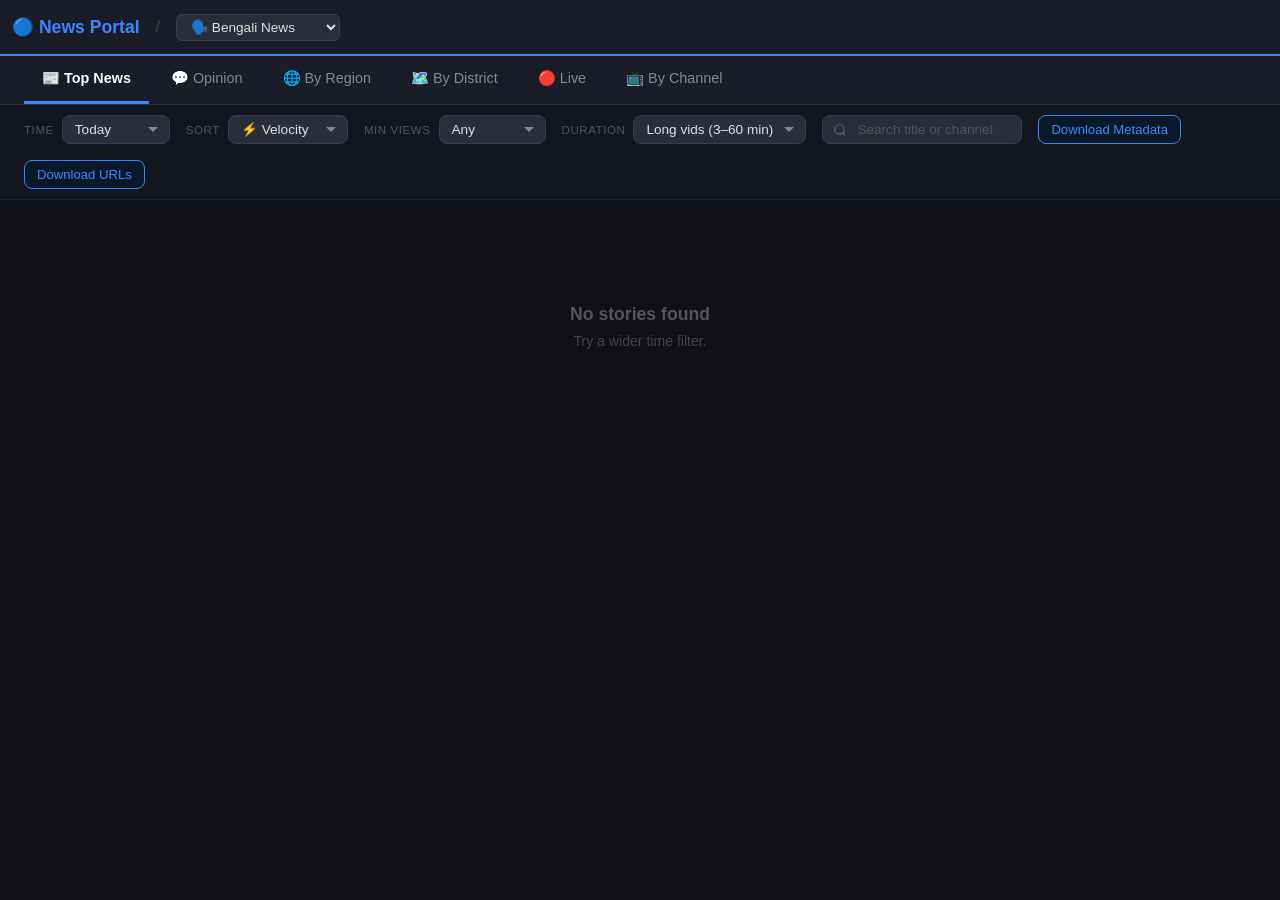
==== bengali.html @ e44fd7c3 "Apply duration filter to Bengali news By District and By Region tabs Same bug as the earlier nationa" ====
<!DOCTYPE html>
<html lang="bn">
<head>
  <meta charset="UTF-8">
  <meta name="viewport" content="width=device-width, initial-scale=1.0">
  <title>Bengali News Portal</title>
  <link rel="manifest" href="manifest.json">
  <meta name="theme-color" content="#3a86ff">
  <style>
    *, *::before, *::after { box-sizing: border-box; margin: 0; padding: 0; }
    body { font-family: 'Segoe UI', sans-serif; background: #0f1117; color: #e0e0e0; min-height: 100vh; }

    nav {
      background: #1a1d27; border-bottom: 2px solid #3a86ff;
      padding: 0 24px; display: flex; align-items: center;
      height: 56px; position: sticky; top: 0; z-index: 200; gap: 16px;
    }
    .nav-brand  { font-size: 1.1rem; font-weight: 700; color: #3a86ff; text-decoration: none; }
    .nav-sep    { color: #444; }
    .nav-region { font-size: 0.95rem; color: #aaa; }
    .nav-subscribe {
      margin-left: auto; background: #3a86ff; border: none; color: #fff;
      padding: 6px 14px; border-radius: 6px; cursor: pointer;
      font-size: 0.82rem; font-weight: 700; text-decoration: none;
      display: flex; align-items: center; gap: 6px; transition: background 0.2s;
    }
    .nav-subscribe:hover { background: #2563eb; }

    .tabbar {
      background: #1a1d27; border-bottom: 1px solid #2a2d3a;
      padding: 0 24px; display: flex; align-items: center; gap: 4px;
      position: sticky; top: 56px; z-index: 100;
    }
    .tab-btn {
      background: none; border: none; border-bottom: 3px solid transparent;
      color: #888; padding: 14px 18px; font-size: 0.9rem; cursor: pointer;
      transition: color 0.2s, border-color 0.2s; white-space: nowrap;
    }
    .tab-btn:hover  { color: #ccc; }
    .tab-btn.active { color: #fff; font-weight: 600; border-bottom-color: #3a86ff; }

    /* ── toolbar ── */
    .toolbar-wrap {
      background: #13151f; border-bottom: 1px solid #1e2130;
      padding: 10px 24px; display: flex; align-items: center; gap: 16px; flex-wrap: wrap;
    }
    .toolbar-label { font-size: 0.72rem; color: #555; text-transform: uppercase; letter-spacing: 0.05em; white-space: nowrap; }
    .toolbar-group { display: flex; align-items: center; gap: 8px; flex-shrink: 0; }

    .toolbar-select {
      background: #2a2d3a; border: 1px solid #3a3d4a; color: #e0e0e0;
      padding: 6px 32px 6px 12px; border-radius: 8px; cursor: pointer;
      font-size: 0.85rem; outline: none; appearance: none;
      background-image: url("data:image/svg+xml,%3Csvg xmlns='http://www.w3.org/2000/svg' width='12' height='12' viewBox='0 0 12 12'%3E%3Cpath fill='%23888' d='M6 8L1 3h10z'/%3E%3C/svg%3E");
      background-repeat: no-repeat; background-position: right 10px center;
      transition: border-color 0.2s;
    }
    .toolbar-select:hover  { border-color: #3a86ff; }
    .toolbar-select:focus  { border-color: #3a86ff; }

    .toolbar-input {
      background: #2a2d3a; border: 1px solid #3a3d4a; color: #e0e0e0;
      padding: 6px 12px; border-radius: 8px; font-size: 0.85rem; outline: none;
      width: 96px; -moz-appearance: textfield;
    }
    .toolbar-input::-webkit-outer-spin-button,
    .toolbar-input::-webkit-inner-spin-button { -webkit-appearance: none; margin: 0; }
    .toolbar-input:focus { border-color: #3a86ff; }
    .toolbar-input::placeholder { color: #555; }

    .meta-info { font-size: 0.75rem; color: #555; margin-left: auto; }

    .toolbar-search {
      background: #2a2d3a; border: 1px solid #3a3d4a; color: #e0e0e0;
      padding: 6px 12px 6px 34px; border-radius: 8px; font-size: 0.85rem; outline: none;
      width: 200px; transition: border-color 0.2s, width 0.2s;
      background-image: url("data:image/svg+xml,%3Csvg xmlns='http://www.w3.org/2000/svg' width='14' height='14' viewBox='0 0 24 24' fill='none' stroke='%23666' stroke-width='2'%3E%3Ccircle cx='11' cy='11' r='8'/%3E%3Cpath d='m21 21-4.35-4.35'/%3E%3C/svg%3E");
      background-repeat: no-repeat; background-position: 10px center;
    }
    .toolbar-search:focus { border-color: #3a86ff; width: 260px; }
    .toolbar-search::placeholder { color: #555; }
    .export-btn {
      background: #0a1a2a; border: 1px solid #3a86ff; color: #3a86ff;
      padding: 6px 12px; border-radius: 8px; font-size: 0.82rem; cursor: pointer;
      white-space: nowrap; transition: all 0.2s;
    }
    .export-btn:hover { background: #12304a; color: #fff; }

    .yt-open-btn {
      background: none; border: 1px solid #3a3d4a; color: #aaa;
      padding: 7px 14px; border-radius: 6px; cursor: pointer;
      font-size: 0.82rem; text-decoration: none; display: inline-flex;
      align-items: center; gap: 6px; transition: border-color 0.2s, color 0.2s;
    }
    .yt-open-btn:hover { border-color: #ff0000; color: #ff4444; }

    /* ── panels ── */
    .tab-panel { display: none; padding: 24px; }
    .tab-panel.active { display: block; }
    .section-label {
      font-size: 0.78rem; font-weight: 600; color: #666;
      text-transform: uppercase; letter-spacing: 0.07em; margin-bottom: 16px;
    }

    /* ── video grid ── */
    .video-grid { display: grid; grid-template-columns: repeat(auto-fill, minmax(260px, 1fr)); gap: 18px; }
    .video-card {
      background: #1a1d27; border: 1px solid #2a2d3a; border-radius: 10px;
      overflow: hidden; cursor: pointer; transition: transform 0.2s, border-color 0.2s;
    }
    .video-card:hover { transform: translateY(-3px); border-color: #3a86ff; }
    .video-card.hidden { display: none; }

    .thumb-wrap { position: relative; width: 100%; padding-top: 56.25%; background: #111; }
    .thumb-wrap img { position: absolute; inset: 0; width: 100%; height: 100%; object-fit: cover; }

    .rank-badge {
      position: absolute; top: 7px; left: 7px;
      background: #3a86ff; color: #fff; font-size: 0.7rem; font-weight: 700;
      padding: 2px 7px; border-radius: 4px;
    }
    .live-badge {
      position: absolute; top: 7px; left: 7px;
      background: #e63946; color: #fff; font-size: 0.7rem; font-weight: 700;
      padding: 2px 8px; border-radius: 4px; display: flex; align-items: center; gap: 4px;
    }
    .live-dot { width: 6px; height: 6px; background: #fff; border-radius: 50%; animation: pulse 1.2s infinite; }
    @keyframes pulse { 0%,100%{opacity:1} 50%{opacity:0.3} }
    .duration-badge {
      position: absolute; bottom: 6px; right: 6px;
      background: rgba(0,0,0,0.82); color: #fff; font-size: 0.7rem; font-weight: 600;
      padding: 1px 5px; border-radius: 3px; letter-spacing: 0.02em;
    }
    .newtab-btn { position: absolute; top: 7px; right: 7px; z-index: 2; background: rgba(0,0,0,0.65); border: 1px solid rgba(255,255,255,0.25); color: #fff; width: 26px; height: 26px; border-radius: 4px; cursor: pointer; font-size: 0.82rem; line-height: 1; display: flex; align-items: center; justify-content: center; opacity: 0.6; transition: opacity 0.15s; padding: 0; }
    .video-card:hover .newtab-btn { opacity: 1; }
    @media (max-width: 768px) { .newtab-btn { opacity: 0.85; } }

    .card-body    { padding: 11px; }
    .card-channel { font-size: 0.72rem; color: #3a86ff; font-weight: 600; text-transform: uppercase; letter-spacing: 0.03em; margin-bottom: 4px; }
    .card-title   { font-size: 0.88rem; color: #e0e0e0; line-height: 1.4; display: -webkit-box; -webkit-line-clamp: 2; -webkit-box-orient: vertical; overflow: hidden; margin-bottom: 8px; }
    .card-meta    { display: flex; justify-content: space-between; font-size: 0.74rem; color: #777; }
    .card-views   { color: #aaa; font-weight: 600; }

    .show-more-wrap { text-align: center; margin-top: 28px; display: flex; gap: 10px; justify-content: center; flex-wrap: wrap; }
    .show-more-btn  { background: #2a2d3a; border: 1px solid #3a3d4a; color: #ccc; padding: 10px 32px; border-radius: 6px; cursor: pointer; font-size: 0.9rem; transition: all 0.2s; }
    .show-more-btn:hover { background: #3a3d4a; color: #fff; }
    .show-all-btn { background: #0a1a2a; border-color: #3a86ff; color: #3a86ff; }
    .show-all-btn:hover { background: #12304a; color: #fff; }

    .channel-row   { margin-bottom: 36px; }
    .channel-header { display: flex; align-items: center; gap: 10px; margin-bottom: 12px; padding-bottom: 8px; border-bottom: 1px solid #2a2d3a; }
    .channel-name  { font-size: 0.95rem; font-weight: 700; color: #fff; }
    .channel-count { font-size: 0.75rem; color: #555; background: #2a2d3a; padding: 2px 8px; border-radius: 10px; }
    .video-row { display: flex; gap: 12px; overflow-x: auto; padding-bottom: 6px; scrollbar-width: thin; scrollbar-color: #3a3d4a transparent; }
    .video-row::-webkit-scrollbar { height: 3px; }
    .video-row::-webkit-scrollbar-thumb { background: #3a3d4a; border-radius: 2px; }
    .video-row .video-card { flex: 0 0 210px; }
    .video-row .card-channel { display: none; }

    .live-grid { display: grid; grid-template-columns: repeat(auto-fill, minmax(280px, 1fr)); gap: 18px; }

    .empty-state { text-align: center; padding: 80px 20px; color: #444; }
    .empty-state h3 { font-size: 1.1rem; margin-bottom: 8px; color: #555; }
    .empty-state p  { font-size: 0.88rem; }

    #toast {
      position: fixed; bottom: 24px; right: 24px;
      background: #1a1d27; border: 1px solid #3a3d4a; color: #e0e0e0;
      padding: 12px 20px; border-radius: 8px; font-size: 0.88rem;
      opacity: 0; transition: opacity 0.3s; z-index: 2000; pointer-events: none;
    }
    #toast.show { opacity: 1; }

    /* ── modal ── */
    .modal-overlay { display: none; position: fixed; inset: 0; background: rgba(0,0,0,0.92); z-index: 1000; align-items: center; justify-content: center; padding: 16px; }
    .modal-overlay.open { display: flex; }
    .modal-wrapper { position: relative; width: 100%; max-width: 900px; }
    .modal-box { position: relative; width: 100%; background: #1a1d27; border-radius: 12px; overflow: hidden; box-shadow: 0 24px 80px rgba(0,0,0,0.6); }
    .modal-close { position: absolute; top: 8px; left: 8px; right: auto; z-index: 20; background: rgba(0,0,0,0.75); border: 1px solid #555; color: #fff; width: 34px; height: 34px; border-radius: 50%; cursor: pointer; font-size: 1rem; }
    .modal-close:hover { background: #3a86ff; border-color: #3a86ff; }
    .player-wrap { position: relative; width: 100%; padding-top: 56.25%; background: #000; }
    #ytPlayerDiv { position: absolute; inset: 0; width: 100%; height: 100%; }

    .next-overlay { display: none; position: absolute; inset: 0; background: rgba(15,17,23,0.93); flex-direction: column; align-items: center; justify-content: center; gap: 12px; text-align: center; padding: 24px; z-index: 10; }
    .next-overlay.show { display: flex; }
    .next-label   { font-size: 0.75rem; color: #888; text-transform: uppercase; letter-spacing: 0.08em; }
    .next-thumb   { width: 180px; border-radius: 8px; }
    .next-ch-name { font-size: 0.8rem; color: #3a86ff; font-weight: 700; text-transform: uppercase; }
    .next-count   { font-size: 1.1rem; color: #aaa; }
    .next-count span { color: #fff; font-weight: 700; font-size: 1.4rem; }
    .next-cancel  { background: #2a2d3a; border: 1px solid #3a3d4a; color: #ccc; padding: 8px 24px; border-radius: 6px; cursor: pointer; font-size: 0.85rem; }

    .subscribe-bar { padding: 10px 20px; display: flex; align-items: center; justify-content: space-between; gap: 16px; border-top: 1px solid #2a2d3a; background: #13151f; flex-wrap: wrap; }
    .subscribe-bar p { font-size: 0.85rem; color: #aaa; }
    .sub-btn { background: #3a86ff; border: none; color: #fff; padding: 8px 20px; border-radius: 6px; cursor: pointer; font-size: 0.85rem; font-weight: 700; text-decoration: none; }
    .sub-btn:hover { background: #2563eb; }
    .video-credit { font-size: 0.92rem; color: #f5c518; font-weight: 700; letter-spacing: 0.02em; }

    /* ── By District / By Region ── */
    .view-toggle { display: flex; gap: 8px; margin-bottom: 24px; }
    .view-btn { background: #2a2d3a; border: 1px solid #3a3d4a; color: #888; padding: 7px 20px; border-radius: 6px; cursor: pointer; font-size: 0.85rem; transition: all 0.2s; }
    .view-btn.active { background: #0a1a2a; border-color: #3a86ff; color: #3a86ff; }
    .view-btn:hover:not(.active) { color: #ccc; }

    .district-tile-grid { display: grid; grid-template-columns: repeat(auto-fill, minmax(130px, 1fr)); gap: 12px; }
    .district-tile { background: #1a1d27; border: 1px solid #2a2d3a; border-radius: 10px; padding: 14px 10px; cursor: pointer; text-align: center; transition: transform 0.2s, border-color 0.2s; }
    .district-tile:hover { transform: translateY(-3px); border-color: #3a86ff; }
    .district-map-icon { width: 56px; height: 38px; border-radius: 6px; display: flex; align-items: center; justify-content: center; margin: 0 auto 8px; font-size: 0.85rem; font-weight: 800; color: #fff; letter-spacing: 0.5px; }
    .district-tile-name  { font-size: 0.75rem; font-weight: 700; color: #e0e0e0; margin-bottom: 4px; line-height: 1.3; }
    .district-tile-stats { font-size: 0.67rem; color: #666; }

    .district-section { margin-bottom: 40px; }
    .district-list-header { display: flex; align-items: center; gap: 10px; margin-bottom: 14px; padding-bottom: 10px; border-bottom: 1px solid #2a2d3a; }
    .district-map-icon-sm { width: 38px; height: 26px; border-radius: 5px; display: flex; align-items: center; justify-content: center; font-size: 0.68rem; font-weight: 800; color: #fff; flex-shrink: 0; }
    .district-name-lg { font-size: 1rem; font-weight: 700; color: #fff; }
    .district-views-lg { font-size: 0.72rem; color: #3a86ff; background: #0a1a2a; padding: 3px 10px; border-radius: 10px; margin-left: auto; }

    .district-detail-header { display: flex; align-items: center; gap: 12px; margin-bottom: 24px; padding-bottom: 16px; border-bottom: 1px solid #2a2d3a; }
    .back-btn { background: #2a2d3a; border: 1px solid #3a3d4a; color: #ccc; padding: 8px 16px; border-radius: 6px; cursor: pointer; font-size: 0.85rem; transition: all 0.2s; white-space: nowrap; }
    .back-btn:hover { border-color: #3a86ff; color: #3a86ff; }
    .district-detail-name { font-size: 1.2rem; font-weight: 700; color: #fff; }

    .region-tile-grid-bengal { display: grid; grid-template-columns: repeat(auto-fill, minmax(200px, 1fr)); gap: 16px; }
    .region-tile-bengal { background: #1a1d27; border: 1px solid #2a2d3a; border-radius: 10px; padding: 20px 16px; cursor: pointer; text-align: center; transition: transform 0.2s, border-color 0.2s; }
    .region-tile-bengal:hover { transform: translateY(-3px); border-color: #3a86ff; }
    .region-tile-icon  { font-size: 2.2rem; margin-bottom: 10px; }
    .region-tile-name  { font-size: 0.9rem; font-weight: 700; color: #fff; margin-bottom: 8px; line-height: 1.4; }
    .region-dist-codes { display: flex; flex-wrap: wrap; gap: 4px; justify-content: center; margin-bottom: 8px; }
    .region-dist-badge { font-size: 0.58rem; font-weight: 800; color: #fff; padding: 2px 4px; border-radius: 3px; }
    .region-tile-stats { font-size: 0.72rem; color: #666; }

    /* ── Responsive & PWA ───────────────────────────────────────────────────── */
    html { -webkit-text-size-adjust: 100%; }

    .ch-view-toggle { display: flex; gap: 8px; margin-bottom: 16px; }
    .ch-view-btn { background: #2a2d3a; border: 1px solid #3a3d4a; color: #888; padding: 6px 16px; border-radius: 6px; cursor: pointer; font-size: 0.82rem; transition: all 0.2s; }
    .ch-view-btn.active { background: #0a1a2a; border-color: #3a86ff; color: #3a86ff; }
    .ch-view-btn:hover:not(.active) { color: #ccc; }
    .channel-card-grid { display: grid; grid-template-columns: repeat(auto-fill, minmax(180px, 1fr)); gap: 14px; }
    .channel-card { background: #1a1d27; border: 1px solid #2a2d3a; border-radius: 10px; overflow: hidden; cursor: pointer; transition: transform 0.2s, border-color 0.2s; }
    .channel-card:hover { transform: translateY(-3px); border-color: #3a86ff; }
    .channel-card-thumb { width: 100%; aspect-ratio: 16/9; object-fit: cover; display: block; }
    .channel-card-info { padding: 10px 12px; }
    .channel-card-name { font-size: 0.85rem; font-weight: 700; color: #fff; margin-bottom: 5px; }
    .channel-card-views { font-size: 0.78rem; color: #3a86ff; font-weight: 600; }
    .channel-card-count { font-size: 0.68rem; color: #666; margin-top: 3px; }
    .ch-detail-header { display: flex; align-items: center; gap: 10px; margin-bottom: 16px; padding-bottom: 12px; border-bottom: 1px solid #2a2d3a; }

    /* Tab bar always scrollable — prevents overflow on any screen size */
    .tabbar { overflow-x: auto; -webkit-overflow-scrolling: touch; scrollbar-width: none; }
    .tabbar::-webkit-scrollbar { display: none; }

    @media (max-width: 768px) {
      nav { padding: 0 12px; gap: 10px; }
      .nav-region { font-size: 0.85rem; }
      .tab-btn { padding: 12px 12px; font-size: 0.82rem; }
      .toolbar-wrap { padding: 8px 12px; gap: 10px; }
      .toolbar-label { font-size: 0.63rem; }
      .toolbar-select { font-size: 0.8rem; padding: 5px 26px 5px 9px; }
      .toolbar-search { width: 140px; }
      .toolbar-search:focus { width: 170px; }
      .toolbar-input { width: 80px; }
      .tab-panel  { padding: 16px 12px; }
      .next-thumb { width: 130px; }
      .district-tile-grid      { grid-template-columns: repeat(auto-fill, minmax(100px, 1fr)); gap: 10px; }
      .region-tile-grid-bengal { grid-template-columns: repeat(auto-fill, minmax(150px, 1fr)); }
      /* Close button above modal on mobile — avoids YouTube controls overlap */
      .modal-wrapper { max-width: 100%; }
      .modal-overlay { align-items: flex-start; padding: 56px 12px 12px; }
    }

    @media (max-width: 600px) {
      .video-grid { grid-template-columns: 1fr; gap: 12px; }
      .live-grid  { grid-template-columns: 1fr; gap: 12px; }
      .tab-panel  { padding: 12px 10px; }
      /* Larger text on single-column mobile layout */
      .card-channel { font-size: 0.78rem; }
      .card-title   { font-size: 0.92rem; }
      .card-views   { font-size: 0.8rem; }
      .card-meta    { font-size: 0.8rem; }
      .toolbar-search { flex: 0 0 100%; width: 100%; max-width: none; box-sizing: border-box; }
      .show-more-btn { padding: 8px 20px; }
      .district-tile-grid { grid-template-columns: repeat(auto-fill, minmax(88px, 1fr)); gap: 8px; }
    }

    /* Mobile landscape */
    @media (orientation: landscape) and (max-height: 600px) {
      .modal-overlay { justify-content: flex-start; align-items: center; padding: 6px; }
      .modal-box     { max-width: 67vw; margin-left: 4px; }
      .modal-wrapper { max-width: 67vw; }
    }

    @supports (padding: env(safe-area-inset-bottom)) {
      nav  { padding-left: max(12px, env(safe-area-inset-left)); padding-right: max(12px, env(safe-area-inset-right)); }
      body { padding-bottom: env(safe-area-inset-bottom); }
    }

    @media (min-width: 1100px) {
      .modal-overlay { justify-content: center; padding-left: 0; }
      .modal-wrapper { max-width: min(1200px, 79vw); }
    }
  </style>
</head>
<body>

<nav>
  <a class="nav-brand" href="index.html">🔵 News Portal</a>
  <span class="nav-sep">/</span>
  <select class="nav-cat-select" onchange="if(this.value)window.location=this.value" style="background:#2a2d3a;border:1px solid #3a3d4a;color:#e0e0e0;padding:4px 10px;border-radius:6px;font-size:0.85rem;cursor:pointer;outline:none;">
    <option value="">🗣️ Bengali News</option>
    <option value="national.html">📰 National News</option>
    <option value="world.html">🌍 World News</option>
    <option value="opinion.html">🎙️ Opinion</option>
    <option value="neighbour.html">🌏 Neighbour News</option>
    <option value="india_watch.html">🇮🇳 India Watch</option>
  </select>
  <a class="nav-subscribe" href="https://www.youtube.com/@YOUR_CHANNEL" target="_blank" id="navSubBtn" style="display:none">▶ Subscribe</a>
</nav>

<div class="tabbar">
  <button class="tab-btn" id="btn-top"       onclick="switchTab('top')">📰 Top News</button>
  <button class="tab-btn" id="btn-opinion"   onclick="switchTab('opinion')">💬 Opinion</button>
  <button class="tab-btn" id="btn-regions"   onclick="switchTab('regions')">🌐 By Region</button>
  <button class="tab-btn" id="btn-districts" onclick="switchTab('districts')">🗺️ By District</button>
  <button class="tab-btn" id="btn-live"      onclick="switchTab('live')">🔴 Live</button>
  <button class="tab-btn" id="btn-channels"  onclick="switchTab('channels')">📺 By Channel</button>
</div>

<div class="toolbar-wrap" id="toolbarWrap">
  <div class="toolbar-group">
    <span class="toolbar-label">Time</span>
    <select class="toolbar-select" id="filterSelect" onchange="setFilter(this.value)">
      <option value="today">Today</option>
      <option value="tonight">Tonight</option>
      <option value="lastnight">Last Night</option>
      <option value="24h">24 hours</option>
      <option value="5h">5 hours</option>
      <option value="3h">3 hours</option>
      <option value="1h">1 hour</option>
    </select>
  </div>

  <div class="toolbar-group">
    <span class="toolbar-label">Sort</span>
    <select class="toolbar-select" id="sortSelect" onchange="setSort(this.value)">
      <option value="views">👁 Views</option>
      <option value="velocity">⚡ Velocity</option>
      <option value="normalized">📊 Trending</option>
      <option value="newest">🕐 Newest</option>
      <option value="oldest">🕰 Oldest</option>
      <option value="outlier">🔥 Outlier</option>
    </select>
  </div>

  <div class="toolbar-group">
    <span class="toolbar-label">Min Views</span>
    <select class="toolbar-select" id="viewsSelect" onchange="setMinViews(this.value)">
      <option value="auto">Auto</option>
      <option value="0">Any</option>
      <option value="1000">1K+</option>
      <option value="5000">5K+</option>
      <option value="10000">10K+</option>
      <option value="25000">25K+</option>
      <option value="50000">50K+</option>
      <option value="100000">100K+</option>
      <option value="500000">500K+</option>
      <option value="custom">Custom…</option>
    </select>
    <input type="number" id="customViewsInput" class="toolbar-input"
           placeholder="e.g. 75000" min="0" step="1000"
           oninput="applyCustomViews(this.value)" style="display:none">
  </div>

  <div class="toolbar-group">
    <span class="toolbar-label">Duration</span>
    <select class="toolbar-select" id="durationSelect" onchange="setDuration(this.value)">
      <option value="all">All</option>
      <option value="upto60">Long vids (3–60 min)</option>
      <option value="upto3">Short vids (≤ 3 min)</option>
      <option value="over3">Over 3 min</option>
      <option value="3to15">3–15 min</option>
      <option value="15to30">15–30 min</option>
      <option value="upto30">Up to 30 min</option>
      <option value="long">1 hr+</option>
    </select>
  </div>

  <input type="search" id="searchInput" class="toolbar-search" placeholder="Search title or channel…"
         oninput="setSearch(this.value)">
  <button class="export-btn" onclick="downloadTxt()">Download Metadata</button>
  <button class="export-btn" onclick="downloadUrls()">Download URLs</button>
  <span id="metaInfo" style="display:none"></span>
</div>

<div class="tab-panel" id="panel-top"></div>
<div class="tab-panel" id="panel-opinion"></div>
<div class="tab-panel" id="panel-districts"></div>
<div class="tab-panel" id="panel-regions"></div>
<div class="tab-panel" id="panel-live"></div>
<div class="tab-panel" id="panel-channels"></div>

<div class="modal-overlay" id="playerModal" onclick="onModalClick(event)">
  <div class="modal-wrapper">
    <button class="modal-close" onclick="closePlayer()">✕</button>
    <div class="modal-box">
      <div class="player-wrap">
        <div id="ytPlayerDiv"></div>
        <div class="next-overlay" id="nextOverlay">
          <div class="next-label">Up Next from</div>
          <div class="next-ch-name" id="nextChName"></div>
          <img class="next-thumb" id="nextThumb" src="" alt="">
          <div class="next-count">Playing in <span id="countNum">5</span>s</div>
          <button class="next-cancel" onclick="cancelCountdown()">Cancel</button>
        </div>
      </div>
      <div class="subscribe-bar">
        <span class="video-credit" id="videoCredit"></span>
        <p>Enjoying the content? Support our channel!</p>
        <a class="sub-btn" href="#" target="_blank" id="modalSubBtn" style="display:none">▶ Subscribe on YouTube</a>
      </div>
    </div>
  </div>
</div>

<div id="toast"></div>
<script src="data/geo-utils.js"></script>
<script src="data/geo-districts.js"></script>
<script src="https://www.youtube.com/iframe_api"></script>

<script>
// ── CONFIG ────────────────────────────────────────────────────────────────────
const MY_CHANNEL_URL    = '';
const MY_CHANNEL_NAME   = '';
const MY_CHANNEL_VIDEOS = [];

// ── Filter & sort setup ───────────────────────────────────────────────────────

// Today = 6am today → now  (feels like "today", not since midnight)
// Last Night = yesterday 8pm → today 6am (covers the gap)
const TAB_DEFAULTS      = { top: 'today', opinion: 'today', live: '1h', channels: '24h', districts: '24h', regions: '24h' };
const DURATION_DEFAULTS = { top: 'upto60', opinion: 'upto60', live: 'all', channels: 'upto60', districts: 'upto60', regions: 'upto60' };
const SORT_DEFAULTS     = { top: 'velocity', opinion: 'views', live: 'views', channels: 'views', districts: 'views', regions: 'views' };

// View thresholds — applied to all sorts including Newest/Oldest
const THRESHOLDS = {
  lastnight: 40000,
  today:     25000,
  tonight:   8000,
  '1h':      3000,
  '3h':      5000,
  '5h':      10000,
  '24h':     50000,
};

// ── State ─────────────────────────────────────────────────────────────────────
const params       = new URLSearchParams(location.search);
let currentTab      = params.get('tab')    || 'top';
let currentFilter   = params.get('filter') || TAB_DEFAULTS[currentTab];
let currentSort     = params.get('sort')   || SORT_DEFAULTS[currentTab];
let currentMinViews = '0';
let customMinViews  = 0;
let currentDuration = DURATION_DEFAULTS[currentTab] || 'over3';
let channelView     = 'grid';
let selectedChannel = null;
let currentSearch   = '';
let allData         = null;
let ytPlayer       = null;
let ytPlayerReady  = false;
let pendingVideoId        = null;
let currentVideoId        = null;
let currentDistrictDetail = null;
let currentBengalRegion   = null;
let currentDistrictView   = localStorage.getItem('bengalDistrictView') || 'grid';
let countdownTimer = null;

// ── Time ranges ───────────────────────────────────────────────────────────────
function getTimeRange(filter) {
  const now = Date.now() / 1000;
  const d   = new Date();

  switch (filter) {
    case 'lastnight': {
      // Yesterday 8pm → today 6am
      const today6am = new Date(d); today6am.setHours(6, 0, 0, 0);
      const yest8pm  = new Date(today6am);
      yest8pm.setDate(yest8pm.getDate() - 1); yest8pm.setHours(20, 0, 0, 0);
      return [yest8pm.getTime() / 1000, today6am.getTime() / 1000];
    }
    case 'today': {
      // 6am today → now  (not midnight — feels more natural)
      const today6am = new Date(d); today6am.setHours(6, 0, 0, 0);
      return [today6am.getTime() / 1000, now];
    }
    case 'tonight': {
      // 6pm today → now
      const pm6 = new Date(d); pm6.setHours(18, 0, 0, 0);
      return [pm6.getTime() / 1000, now];
    }
    case '1h':  return [now - 3600,      now];
    case '3h':  return [now - 3 * 3600,  now];
    case '5h':  return [now - 5 * 3600,  now];
    case '24h': return [now - 24 * 3600, now];
    default:    return [now - 5 * 3600,  now];
  }
}

function filterByRange(videos, filter) {
  const [start, end] = getTimeRange(filter);
  return videos.filter(v => v.timestamp >= start && v.timestamp <= end);
}

// ── Sorting ───────────────────────────────────────────────────────────────────
// 1. Absolute Views — raw popularity
// 2. Velocity      — views per hour since upload (rewards fast risers)
// 3. Trending      — views/subscribers with time decay (viral relative to channel size)
// 4. Newest        — chronological, no threshold

function median(arr) {
  if (!arr.length) return 1;
  const s = [...arr].sort((a, b) => a - b);
  const m = Math.floor(s.length / 2);
  return s.length % 2 ? s[m] : (s[m - 1] + s[m]) / 2 || 1;
}

function sortedVideos(videos, filter, sort) {
  const now = Date.now() / 1000;

  switch (sort) {
    case 'views':
      return [...videos].sort((a, b) => b.view_count - a.view_count);

    case 'velocity': {
      return [...videos]
        .map(v => {
          const ageH = Math.max(0.25, (now - v.timestamp) / 3600);
          return { ...v, _val: v.view_count / ageH };
        })
        .sort((a, b) => b._val - a._val);
    }

    case 'normalized': {
      const useDecay = ['1h', '3h', '5h', 'tonight'].includes(filter);
      return [...videos]
        .map(v => {
          if (!v.subscribers) return { ...v, _val: 0 };
          const base  = v.view_count / v.subscribers;
          const ageH  = Math.max(0.25, (now - v.timestamp) / 3600);
          const decay = useDecay ? 1 / Math.sqrt(ageH) : 1;
          return { ...v, _val: base * decay };
        })
        .filter(v => v._val > 0)
        .sort((a, b) => b._val - a._val);
    }

    case 'outlier': {
      const byChannel = {};
      videos.forEach(v => {
        if (!byChannel[v.channel_id]) byChannel[v.channel_id] = [];
        byChannel[v.channel_id].push(v.view_count);
      });
      const channelMedian = {};
      Object.entries(byChannel).forEach(([cid, views]) => {
        channelMedian[cid] = median(views);
      });
      return [...videos]
        .map(v => ({ ...v, _val: v.view_count / (channelMedian[v.channel_id] || 1) }))
        .sort((a, b) => b._val - a._val);
    }

    case 'newest':
      return [...videos].sort((a, b) => b.timestamp - a.timestamp);

    case 'oldest':
      return [...videos].sort((a, b) => a.timestamp - b.timestamp);

    default:
      return videos;
  }
}

function getMinViewsNum(filter) {
  if (currentMinViews === 'auto')   return THRESHOLDS[filter] || 5000;
  if (currentMinViews === 'custom') return customMinViews || 0;
  return parseInt(currentMinViews) || 0;
}

function matchesDuration(v) {
  const d = v.duration || 0;
  switch (currentDuration) {
    case 'upto60': return d > 180 && d < 3600;
    case 'upto30': return d < 1800;
    case 'upto3':  return d <= 180;
    case 'over3':  return d > 180;
    case '3to15':  return d >= 180  && d < 900;
    case '15to30': return d >= 900  && d < 1800;
    case 'long':   return d >= 3600;
    default:       return true;
  }
}

function getVideos(videos, filter, sort, n = Infinity) {
  let pool = filterByRange(videos, filter)
    .filter(v => v.live_broadcast !== 'live')
    .filter(v => matchesDuration(v));

  const withThreshold = pool.filter(v => v.view_count >= getMinViewsNum(filter));
  pool = withThreshold.length > 0 ? withThreshold : pool;

  return sortedVideos(pool, filter, sort).slice(0, n);
}

function getVideosPerChannel(videos, filter, sort, n = 10) {
  const pool       = filterByRange(videos, filter)
    .filter(v => v.live_broadcast !== 'live')
    .filter(v => matchesDuration(v));
  const byChannel  = {};
  pool.forEach(v => {
    (byChannel[v.channel_name] = byChannel[v.channel_name] || []).push(v);
  });
  const result = {};
  Object.entries(byChannel).forEach(([name, vids]) => {
    result[name] = sortedVideos(vids, filter, sort).slice(0, n);
  });
  return result;
}

// ── Formatters ────────────────────────────────────────────────────────────────
function fmtViews(n) {
  if (n >= 1e6) return `${(n / 1e6).toFixed(1)}M`;
  if (n >= 1e3) return `${(n / 1e3).toFixed(1)}K`;
  return String(n);
}
function medianViews(vids) {
  if (!vids || !vids.length) return 0;
  const s = [...vids].map(v => v.view_count).sort((a, b) => a - b);
  const m = Math.floor(s.length / 2);
  return s.length % 2 ? s[m] : (s[m - 1] + s[m]) / 2;
}

function medianViews(vids) {
  if (!vids || !vids.length) return 0;
  const sorted = [...vids].map(v => v.view_count).sort((a, b) => a - b);
  const mid = Math.floor(sorted.length / 2);
  return sorted.length % 2 ? sorted[mid] : (sorted[mid - 1] + sorted[mid]) / 2;
}

function fmtDuration(s) {
  if (!s) return '';
  const h = Math.floor(s / 3600), m = Math.floor((s % 3600) / 60), sec = s % 60;
  if (h > 0) return `${h}:${String(m).padStart(2,'0')}:${String(sec).padStart(2,'0')}`;
  return `${m}:${String(sec).padStart(2,'0')}`;
}

function searchVideos(videos) {
  if (!currentSearch) return videos;
  const q = currentSearch.toLowerCase();
  return videos.filter(v =>
    v.title.toLowerCase().includes(q) ||
    v.channel_name.toLowerCase().includes(q)
  );
}

function setSearch(val) {
  currentSearch = val.trim();
  renderAll();
}

function formatAgo(ts) {
  const d = Math.floor(Date.now() / 1000 - ts);
  if (d < 60)    return `${d}s ago`;
  if (d < 3600)  return `${Math.floor(d / 60)}m ago`;
  if (d < 86400) return `${Math.floor(d / 3600)}h ago`;
  return `${Math.floor(d / 86400)}d ago`;
}

function filterLabel() {
  const m = { lastnight:'Last Night', today:'Today', tonight:'Tonight', '1h':'1h', '3h':'3h', '5h':'5h', '24h':'24h' };
  return m[currentFilter] || currentFilter;
}

// ── Card builder ──────────────────────────────────────────────────────────────
function cardHtml(v, rank, isLive, hidden) {
  const badge = isLive
    ? `<span class="live-badge"><span class="live-dot"></span> LIVE</span>`
    : rank ? `<span class="rank-badge">#${rank}</span>` : '';
  const dur = !isLive && v.duration ? `<span class="duration-badge">${fmtDuration(v.duration)}</span>` : '';
  const safe = v.title.replace(/\\/g, '\\\\').replace(/'/g, "\\'");
  const safeCh = v.channel_name.replace(/'/g, "\\'");
  return `
    <div class="video-card${hidden ? ' hidden' : ''}" onclick="openPlayer('${v.video_id}','${safeCh}')">
      <div class="thumb-wrap">
        <img src="${v.thumbnail}" alt="" loading="lazy" onerror="this.src='https://i.ytimg.com/vi/${v.video_id}/mqdefault.jpg'">
        ${badge}${dur}
        <button class="newtab-btn" onclick="openInNewTab(event,'${v.video_id}','${safe}','${safeCh}')">↗</button>
      </div>
      <div class="card-body">
        <div class="card-channel">${v.channel_name}</div>
        <div class="card-title">${v.title}</div>
        <div class="card-meta">
          <span class="card-views">👁 ${fmtViews(v.view_count)}</span>
          <span>${formatAgo(v.timestamp)}</span>
        </div>
      </div>
    </div>`;
}

function emptyState(title, sub) {
  return `<div class="empty-state"><h3>${title}</h3><p>${sub}</p></div>`;
}

// ── Render ────────────────────────────────────────────────────────────────────
function renderAll() {
  if (!allData) return;
  renderTop();
  renderOpinion();
  renderLive();
  renderChannels();
  renderDistricts();
  renderBengalRegions();
}

function renderTop() {
  const panel = document.getElementById('panel-top');
  const top   = searchVideos(getVideos(allData.bengali || [], currentFilter, currentSort));
  if (!top.length) { panel.innerHTML = emptyState('No stories found', currentSearch ? 'Try a different search.' : 'Try a wider time filter.'); return; }
  const cards = top.map((v, i) => cardHtml(v, i + 1, false, i >= 20)).join('');
  const more  = top.length > 20
    ? `<div class="show-more-wrap" id="smTop"><button class="show-more-btn" onclick="showMore('topGrid','smTop',20)">${top.length - 20} more stories</button><button class="show-more-btn show-all-btn" onclick="showAll('topGrid','smTop')">Show all</button></div>` : '';
  panel.innerHTML = `<p class="section-label">Top ${top.length} stories · ${filterLabel()}</p><div class="video-grid" id="topGrid">${cards}</div>${more}`;
}

function renderOpinion() {
  const panel   = document.getElementById('panel-opinion');
  const opinion = searchVideos(getVideos(allData.opinion || [], currentFilter, currentSort));
  if (!opinion.length) { panel.innerHTML = emptyState('No opinion videos found', currentSearch ? 'Try a different search.' : 'Try a wider filter.'); return; }
  const cards = opinion.map((v, i) => cardHtml(v, i + 1, false, i >= 20)).join('');
  const more  = opinion.length > 20
    ? `<div class="show-more-wrap" id="smOp"><button class="show-more-btn" onclick="showMore('opinionGrid','smOp',20)">${opinion.length - 20} more</button><button class="show-more-btn show-all-btn" onclick="showAll('opinionGrid','smOp')">Show all</button></div>` : '';
  panel.innerHTML = `<p class="section-label">Top ${opinion.length} opinion videos · ${filterLabel()}</p><div class="video-grid" id="opinionGrid">${cards}</div>${more}`;
}

function renderLive() {
  const panel = document.getElementById('panel-live');
  const all   = (allData.bengali || []).concat(allData.opinion || []);
  let live = all.filter(v => v.live_broadcast === 'live');
  live = live.filter(v => v.view_count >= getMinViewsNum(currentFilter));
  live = live.filter(v => matchesDuration(v));
  live = searchVideos(sortedVideos(live, currentFilter, currentSort));
  if (!live.length) { panel.innerHTML = emptyState('No live streams right now', 'Check back soon.'); return; }
  const cards = live.map((v, i) => cardHtml(v, i + 1, true, false)).join('');
  panel.innerHTML = `<p class="section-label">${live.length} channel(s) currently live</p><div class="live-grid">${cards}</div>`;
}

function setChannelView(v) { if (v === 'list') selectedChannel = null; channelView = v; renderChannels(); }
function setSelectedChannel(name) { selectedChannel = name; renderChannels(); }

function renderChannels() {
  const panel     = document.getElementById('panel-channels');
  const byChannel = getVideosPerChannel(allData.bengali || [], currentFilter, currentSort);
  if (!Object.keys(byChannel).length) { panel.innerHTML = emptyState('No channel data in this window', 'Try a wider filter.'); return; }

  const toggle = `<div class="ch-view-toggle">
    <button class="ch-view-btn ${channelView==='list'?'active':''}" onclick="setChannelView('list')">☰ List</button>
    <button class="ch-view-btn ${channelView==='grid'?'active':''}" onclick="setChannelView('grid')">⊞ Channels</button>
  </div>`;

  if (channelView === 'grid') {
    // All videos per channel (no 10-video cap) for accurate totals and full drill-down
    const allByChannel = getVideosPerChannel(allData.bengali || [], currentFilter, currentSort, Infinity);
    if (selectedChannel) {
      const vids   = allByChannel[selectedChannel] || [];
      const sorted = searchVideos(sortedVideos(vids, currentFilter, currentSort));
      const cards  = sorted.map((v, i) => cardHtml(v, i + 1, false, i >= 20)).join('');
      const more   = sorted.length > 20 ? `<div class="show-more-wrap" id="smChD"><button class="show-more-btn" onclick="showMore('chDetGrid','smChD',20)">${sorted.length - 20} more</button><button class="show-more-btn show-all-btn" onclick="showAll('chDetGrid','smChD')">Show all</button></div>` : '';
      panel.innerHTML = toggle +
        `<div class="ch-detail-header">
          <button class="ch-view-btn" onclick="setSelectedChannel(null)">← Back</button>
          <span style="font-size:1rem;font-weight:700;color:#fff">${selectedChannel}</span>
          <span class="channel-count" style="margin-left:auto">${sorted.length} videos</span>
        </div>
        <div class="video-grid" id="chDetGrid">${cards}</div>${more}`;
      return;
    }
    const stats = Object.entries(allByChannel)
      .map(([name, vids]) => { const all=allByChannel[name]||vids; return { name, medViews: medianViews(all), count: all.length, thumb: all[0]?.thumbnail||'' }; })
      .sort((a,b) => b.medViews - a.medViews);
    const cards = stats.map(ch => {
      const safe = ch.name.replace(/\\/g,'\\\\').replace(/'/g,"\\'");
      return `<div class="channel-card" onclick="setSelectedChannel('${safe}')">
        ${ch.thumb?`<img class="channel-card-thumb" src="${ch.thumb}" alt="">`:''}
        <div class="channel-card-info">
          <div class="channel-card-name">${ch.name}</div>
          <div class="channel-card-views">📊 ${fmtViews(ch.medViews)} median</div>
          <div class="channel-card-count">${ch.count} video${ch.count!==1?'s':''}</div>
        </div>
      </div>`;
    }).join('');
    panel.innerHTML = toggle + `<div class="channel-card-grid">${cards}</div>`;
    return;
  }

  const allByChannelFull2 = getVideosPerChannel((allData.bengali||[]), currentFilter, currentSort, Infinity);
  const rows = Object.entries(byChannel).map(([name,vids])=>[name,vids,medianViews(allByChannelFull2[name]||vids)]).sort((a,b)=>b[2]-a[2]).map(([name,vids]) => {
    const filtered = searchVideos(vids);
    if (!filtered.length) return '';
    const gid = 'chg_' + name.replace(/[^a-z0-9]/gi,'_');
    const mid = 'chm_' + name.replace(/[^a-z0-9]/gi,'_');
    const INIT = 12;
    const cards = filtered.map((v, i) => cardHtml(v, i + 1, false, i >= INIT)).join('');
    const more = filtered.length > INIT ? `<div class="show-more-wrap" id="${mid}"><button class="show-more-btn" onclick="showMore('${gid}','${mid}')">${filtered.length - INIT} more</button></div>` : '';
    return `<div class="channel-row">
      <div class="channel-header">
        <span class="channel-name">${name}</span>
        <span class="channel-count">${filtered.length} videos</span>
      </div>
      <div class="video-grid" id="${gid}">${cards}</div>${more}
    </div>`;
  }).join('');
  panel.innerHTML = toggle + (rows || emptyState('No results', 'Try a different search.'));
}

// ── Controls ──────────────────────────────────────────────────────────────────
function switchTab(name, push = true) {
  document.querySelectorAll('.tab-btn').forEach(b => b.classList.remove('active'));
  document.querySelectorAll('.tab-panel').forEach(p => p.classList.remove('active'));
  document.getElementById(`panel-${name}`).classList.add('active');
  document.getElementById(`btn-${name}`).classList.add('active');
  currentTab = name;
  currentDistrictDetail = null;
  currentBengalRegion   = null;

  if (push) {
    if (name !== 'districts' && name !== 'regions') {
      currentFilter   = TAB_DEFAULTS[name];
      currentSort     = SORT_DEFAULTS[name];
      currentDuration = DURATION_DEFAULTS[name] || 'over3';
    }
    renderAll();
    updateUrl();
  }

  renderToolbar();
}

function setFilter(f) {
  currentFilter = f;
  renderToolbar();
  renderAll();
  updateUrl();
}

function setSort(s) {
  currentSort = s;
  renderToolbar();
  renderAll();
  updateUrl();
}

function setMinViews(val) {
  currentMinViews = val;
  const inp = document.getElementById('customViewsInput');
  inp.style.display = val === 'custom' ? 'inline-block' : 'none';
  if (val !== 'custom') { renderAll(); updateUrl(); }
}

function applyCustomViews(val) {
  customMinViews = parseInt(val) || 0;
  renderAll();
}

function setDuration(val) {
  currentDuration = val;
  renderAll();
  updateUrl();
}

function renderToolbar() {
  document.getElementById('filterSelect').value   = currentFilter;
  document.getElementById('sortSelect').value     = currentSort;
  document.getElementById('viewsSelect').value    = currentMinViews;
  document.getElementById('durationSelect').value = currentDuration;
  const inp = document.getElementById('customViewsInput');
  inp.style.display = currentMinViews === 'custom' ? 'inline-block' : 'none';
  if (currentMinViews === 'custom') inp.value = customMinViews || '';
}

function updateUrl() {
  history.replaceState(null, '', `?tab=${currentTab}&filter=${currentFilter}&sort=${currentSort}`);
}
function gatherExportVideos() {
  if (currentTab === 'top') return getVideos(allData.bengali || [], currentFilter, currentSort, Infinity);
  if (currentTab === 'opinion') return getVideos(allData.opinion || [], currentFilter, currentSort, Infinity);
  if (currentTab === 'channels') return getVideos(allData.bengali || [], currentFilter, currentSort, Infinity);
  return [];
}
function downloadTxt() {
  const vids = gatherExportVideos();
  if (!vids.length) return;
  const rows = ['channel\ttitle\turl\tviews\tduration\tpublished_at', ...vids.map(v => [v.channel_name, v.title, `https://www.youtube.com/watch?v=${v.video_id}`, String(Math.round(v.view_count || 0)), v.duration || 0, new Date((v.timestamp || 0) * 1000).toISOString()].join('\t'))];
  const blob = new Blob([rows.join('\n')], { type: 'text/plain;charset=utf-8' });
  const a = document.createElement('a');
  a.href = URL.createObjectURL(blob);
  a.download = `bengali-${currentTab}-${currentFilter}.txt`;
  a.click();
  URL.revokeObjectURL(a.href);
}
function downloadUrls() {
  const vids = gatherExportVideos();
  if (!vids.length) return;
  const blob = new Blob([vids.map(v => `https://www.youtube.com/watch?v=${v.video_id}`).join('\n')], { type: 'text/plain;charset=utf-8' });
  const a = document.createElement('a');
  a.href = URL.createObjectURL(blob);
  a.download = `bengali-${currentTab}-${currentFilter}-urls.txt`;
  a.click();
  URL.revokeObjectURL(a.href);
}

function showMore(gridId, wrapperId, step = 20) {
  const hidden = [...document.querySelectorAll(`#${gridId} .video-card.hidden`)];
  hidden.slice(0, step).forEach(c => c.classList.remove('hidden'));
  const remaining = document.querySelectorAll(`#${gridId} .video-card.hidden`).length;
  const wrapper = document.getElementById(wrapperId);
  if (remaining <= 0) {
    wrapper.style.display = 'none';
  } else {
    wrapper.querySelector('.show-more-btn').textContent = `${remaining} more stories`;
  }
}
function showAll(gridId, wrapperId) {
  document.querySelectorAll(`#${gridId} .video-card.hidden`).forEach(c => c.classList.remove('hidden'));
  document.getElementById(wrapperId).style.display = 'none';
}

function showToast(msg, ms = 3500) {
  const t = document.getElementById('toast');
  t.textContent = msg; t.classList.add('show');
  setTimeout(() => t.classList.remove('show'), ms);
}

// ── YouTube player ────────────────────────────────────────────────────────────
function onYouTubeIframeAPIReady() {
  ytPlayer = new YT.Player('ytPlayerDiv', {
    height: '100%', width: '100%',
    playerVars: { rel: 0, modestbranding: 1, playsinline: 1 },
    events: {
      onReady()        { ytPlayerReady = true; if (pendingVideoId) { ytPlayer.loadVideoById(pendingVideoId); pendingVideoId = null; } },
      onStateChange(e) { if (e.data === YT.PlayerState.ENDED) startCountdown(); },
      onError(e)       {
        if (e.data === 101 || e.data === 150) {
          closePlayer();
          window.open(`https://www.youtube.com/watch?v=${currentVideoId}`, '_blank');
        } else {
          showToast('Video unavailable');
        }
      }
    }
  });
}

function openPlayer(videoId, channelName) {
  currentVideoId = videoId;
  const credit = document.getElementById('videoCredit');
  if (credit) credit.textContent = channelName ? 'Source: ' + channelName : '';
  document.getElementById('playerModal').classList.add('open');
  document.body.style.overflow = 'hidden'; cancelCountdown();
  if (ytPlayerReady) ytPlayer.loadVideoById(videoId); else pendingVideoId = videoId;
}

function closePlayer() {
  document.getElementById('playerModal').classList.remove('open');
  document.body.style.overflow = ''; cancelCountdown();
  if (ytPlayerReady) ytPlayer.stopVideo();
}
function openInNewTab(e, vid, t, ch) { e.stopPropagation(); window.open('player.html?v=' + encodeURIComponent(vid) + '&t=' + encodeURIComponent(t) + '&c=' + encodeURIComponent(ch||''), '_blank'); }

function onModalClick(e) { if (e.target === document.getElementById('playerModal')) closePlayer(); }

function startCountdown() {
  if (!MY_CHANNEL_VIDEOS.length) return;
  const nextId = MY_CHANNEL_VIDEOS[Math.floor(Math.random() * MY_CHANNEL_VIDEOS.length)];
  document.getElementById('nextThumb').src = `https://i.ytimg.com/vi/${nextId}/mqdefault.jpg`;
  document.getElementById('nextChName').textContent = MY_CHANNEL_NAME || 'Our Channel';
  document.getElementById('nextOverlay').classList.add('show');
  let n = 5; document.getElementById('countNum').textContent = n;
  countdownTimer = setInterval(() => {
    n--; document.getElementById('countNum').textContent = n;
    if (n <= 0) { clearInterval(countdownTimer); document.getElementById('nextOverlay').classList.remove('show'); ytPlayer.loadVideoById(nextId); }
  }, 1000);
}

function cancelCountdown() {
  clearInterval(countdownTimer); countdownTimer = null;
  document.getElementById('nextOverlay').classList.remove('show');
}

const DISTRICTS_DB = DISTRICTS_RAW.map(d => ({
  ...d,
  color: DIST_REGION_COLORS[d.region],
  engKw: d.kw.filter(k => !/[ঀ-৿]/.test(k)).map(k => ' ' + k.toLowerCase() + ' '),
  bnKw:  d.kw.filter(k =>  /[ঀ-৿]/.test(k)).map(k => k)
}));
const DISTRICT_BY_NAME = {};
DISTRICTS_DB.forEach(d => { DISTRICT_BY_NAME[d.name] = d; });

function detectDistricts(title) {
  const norm = bNormStr(title);
  return DISTRICTS_DB.filter(d =>
    d.engKw.some(k => norm.includes(k)) ||
    d.bnKw.some(k => norm.includes(k))
  ).map(d => d.name);
}

function buildDistrictMap(videos) {
  const map = {};
  for (const v of videos) {
    for (const dn of detectDistricts(v.title)) {
      const dObj = DISTRICT_BY_NAME[dn];
      if (!dObj) continue;
      if (!map[dn]) map[dn] = { district: dObj, videos: [], totalViews: 0 };
      map[dn].videos.push(v);
      map[dn].totalViews += v.view_count;
    }
  }
  for (const e of Object.values(map)) e.videos.sort((a, b) => b.view_count - a.view_count);
  return map;
}

function districtIcon(d, large = true) {
  const cls = large ? 'district-map-icon' : 'district-map-icon-sm';
  return `<div class="${cls}" style="background:${d.color}">${d.code}</div>`;
}

// ── BY DISTRICT RENDERING ─────────────────────────────────────────────────────
function setDistrictView(mode) {
  currentDistrictView = mode;
  localStorage.setItem('bengalDistrictView', mode);
  currentDistrictDetail = null;
  renderDistricts();
}

function openDistrictDetail(name)  { currentDistrictDetail = name; renderDistricts(); }
function closeDistrictDetail()     { currentDistrictDetail = null; renderDistricts(); }
function openBengalRegion(name)    { currentBengalRegion   = name; renderBengalRegions(); }
function closeBengalRegion()       { currentBengalRegion   = null; renderBengalRegions(); }

function renderDistricts() {
  if (!allData) return;
  const panel     = document.getElementById('panel-districts');
  const videosAll = filterByRange((allData.bengali||[]).concat(allData.opinion||[]), '24h');
  const videos    = videosAll.filter(v => matchesDuration(v));
  const mapAll    = buildDistrictMap(videosAll);
  const map       = buildDistrictMap(videos);
  const sorted = Object.values(map).sort((a, b) =>
    medianViews((mapAll[b.district.name] || b).videos) - medianViews((mapAll[a.district.name] || a).videos));

  if (!sorted.length) { panel.innerHTML = emptyState('No district data', 'Check back soon.'); return; }

  if (currentDistrictDetail && map[currentDistrictDetail]) {
    renderDistrictDetail(panel, map[currentDistrictDetail]);
    return;
  }

  const toggle = `<div class="view-toggle">
    <button class="view-btn${currentDistrictView==='list'?' active':''}" onclick="setDistrictView('list')">☰ List</button>
    <button class="view-btn${currentDistrictView==='grid'?' active':''}" onclick="setDistrictView('grid')">⊞ Grid</button>
  </div>`;

  if (currentDistrictView === 'list') {
    const rows = sorted.map(({ district, videos }) => {
      const allVideos = mapAll[district.name]?.videos || videos;
      const cards = videos.slice(0, 10).map((v, i) => cardHtml(v, i+1, false, false)).join('');
      return `<div class="district-section">
        <div class="district-list-header">
          ${districtIcon(district, false)}
          <span class="district-name-lg">${district.name}</span>
          <span class="district-views-lg">${fmtViews(medianViews(allVideos))} median</span>
        </div>
        <div class="video-row">${cards}</div>
      </div>`;
    }).join('');
    panel.innerHTML = `<p class="section-label">By District · Last 24h</p>${toggle}${rows}`;
  } else {
    const tiles = sorted.map(({ district, videos }) => {
      const allVideos = mapAll[district.name]?.videos || videos;
      const sn = district.name.replace(/'/g, "\\'");
      return `<div class="district-tile" onclick="openDistrictDetail('${sn}')">
        ${districtIcon(district, true)}
        <div class="district-tile-name">${district.name}</div>
        <div class="district-tile-stats">${fmtViews(medianViews(allVideos))} median · ${videos.length} video${videos.length!==1?'s':''}</div>
      </div>`;
    }).join('');
    panel.innerHTML = `<p class="section-label">By District · Last 24h</p>${toggle}<div class="district-tile-grid">${tiles}</div>`;
  }
}

function renderDistrictDetail(panel, { district, videos }) {
  const cards = videos.map((v, i) => cardHtml(v, i+1, false, i>=10)).join('');
  const more  = videos.length > 10
    ? `<div class="show-more-wrap" id="smDist"><button class="show-more-btn" onclick="showMore('distGrid','smDist',10)">${videos.length-10} more videos</button><button class="show-more-btn show-all-btn" onclick="showAll('distGrid','smDist')">Show all</button></div>` : '';
  panel.innerHTML = `
    <div class="district-detail-header">
      <button class="back-btn" onclick="closeDistrictDetail()">← Back</button>
      ${districtIcon(district, false)}
      <span class="district-detail-name">${district.name}</span>
    </div>
    <div class="video-grid" id="distGrid">${cards}</div>${more}`;
}

// ── BY REGION (BENGAL) ────────────────────────────────────────────────────────
function renderBengalRegions() {
  if (!allData) return;
  const panel     = document.getElementById('panel-regions');
  const videosAll = filterByRange((allData.bengali||[]).concat(allData.opinion||[]), '24h');
  const videos    = videosAll.filter(v => matchesDuration(v));
  const dmapAll   = buildDistrictMap(videosAll);
  const dmap      = buildDistrictMap(videos);

  const regionData = BENGAL_REGIONS.map(r => {
    const distEntries = r.districts
      .map(dn => dmap[dn])
      .filter(e => e && e.videos.length > 0)
      .map(e => ({ ...e, allVideos: dmapAll[e.district.name]?.videos || e.videos }));
    const allVideos = r.districts.flatMap(dn => dmapAll[dn]?.videos || []);
    return { ...r, distEntries, allVideos };
  }).filter(r => r.distEntries.length > 0).sort((a, b) => medianViews(b.allVideos) - medianViews(a.allVideos));

  if (!regionData.length) { panel.innerHTML = emptyState('No region data', 'Check back soon.'); return; }

  if (currentBengalRegion) {
    const r = regionData.find(r => r.name === currentBengalRegion);
    if (r) { renderBengalRegionDetail(panel, r); return; }
  }

  const tiles = regionData.map(r => {
    const sn = r.name.replace(/'/g, "\\'");
    const rc = DIST_REGION_COLORS[r.color];
    const codes = r.distEntries.slice(0, 8).map(e =>
      `<span class="region-dist-badge" style="background:${rc}">${e.district.code}</span>`
    ).join('');
    return `<div class="region-tile-bengal" onclick="openBengalRegion('${sn}')">
      <div class="region-tile-icon">${r.icon}</div>
      <div class="region-tile-name">${r.bn} · ${r.name}</div>
      <div class="region-dist-codes">${codes}</div>
      <div class="region-tile-stats">${fmtViews(medianViews(r.allVideos))} median · ${r.distEntries.length} districts</div>
    </div>`;
  }).join('');

  panel.innerHTML = `<p class="section-label">By Region · Last 24h · sorted by median views</p><div class="region-tile-grid-bengal">${tiles}</div>`;
}

function renderBengalRegionDetail(panel, region) {
  const sorted = [...region.distEntries].sort((a, b) => medianViews(b.allVideos) - medianViews(a.allVideos));
  const rc     = DIST_REGION_COLORS[region.color];
  const rows   = sorted.map(({ district, videos, allVideos }) => {
    const cards = videos.map((v, i) => cardHtml(v, i+1, false, false)).join('');
    return `<div class="district-section">
      <div class="district-list-header">
        ${districtIcon(district, false)}
        <span class="district-name-lg">${district.name}</span>
        <span class="district-views-lg">${fmtViews(medianViews(allVideos))} median</span>
      </div>
      <div class="video-row">${cards}</div>
    </div>`;
  }).join('');

  panel.innerHTML = `
    <div class="district-detail-header">
      <button class="back-btn" onclick="closeBengalRegion()">← Back</button>
      <span style="font-size:1.6rem;line-height:1">${region.icon}</span>
      <span class="district-detail-name">${region.bn} · ${region.name}</span>
      <span class="district-views-lg" style="margin-left:auto">${fmtViews(medianViews(region.allVideos||[]))} median</span>
    </div>
    ${rows}`;
}

// ── Boot ──────────────────────────────────────────────────────────────────────
window.addEventListener('DOMContentLoaded', async () => {
  if (MY_CHANNEL_URL) {
    ['navSubBtn','modalSubBtn'].forEach(id => {
      const el = document.getElementById(id);
      el.href = MY_CHANNEL_URL; el.style.display = 'flex';
    });
  }

  switchTab(currentTab, false);
  renderToolbar();

  try {
    const r = await fetch('data/videos.json');
    allData  = await r.json();
  } catch {
    allData = { last_updated: null, bengali: [], opinion: [] };
    showToast('Could not load data.');
  }

  const ts = allData.last_updated;
  const bn = (allData.bengali  || []).length;
  const op = (allData.opinion  || []).length;
  document.getElementById('metaInfo').textContent =
    `Refreshed: ${ts ? formatAgo(new Date(ts).getTime() / 1000) : 'never'} | ${bn} news · ${op} opinion`;

  renderAll();
  scheduleAutoRefresh();
});

async function scheduleAutoRefresh() {
  setInterval(async () => {
    try {
      const r    = await fetch(`data/videos.json?t=${Date.now()}`);
      const data = await r.json();
      if (data.last_updated !== allData?.last_updated) {
        allData = data;
        renderAll();
        showToast('News updated');
      }
    } catch {}
  }, 30 * 60 * 1000);
}

if ('serviceWorker' in navigator) navigator.serviceWorker.register('sw.js');
</script>
</body>
</html>
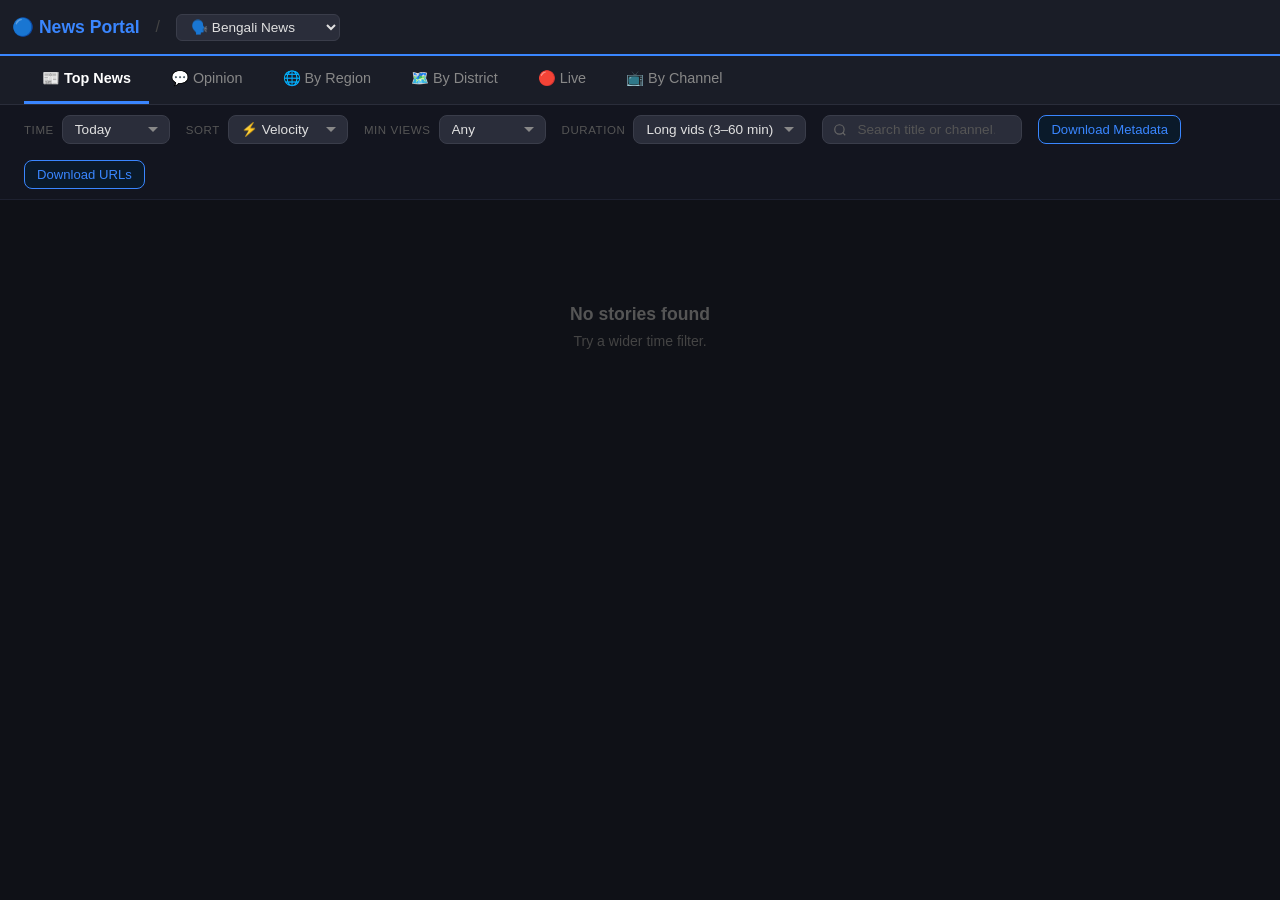
==== commit 7f7a43bf: "Wire Time and Min Views filters into grouped tabs; add sort-by-count By State/UT, By Region (nationa" ====
--- a/bengali.html
+++ b/bengali.html
@@ -459,7 +459,7 @@
 let currentSort     = params.get('sort')   || SORT_DEFAULTS[currentTab];
 let currentMinViews = '0';
 let customMinViews  = 0;
-let currentDuration = DURATION_DEFAULTS[currentTab] || 'over3';
+let currentDuration = DURATION_DEFAULTS[currentTab] || 'upto60';
 let channelView     = 'grid';
 let selectedChannel = null;
 let currentSearch   = '';
@@ -471,6 +471,7 @@
 let currentDistrictDetail = null;
 let currentBengalRegion   = null;
 let currentDistrictView   = localStorage.getItem('bengalDistrictView') || 'grid';
+let currentGroupSort      = 'median';
 let countdownTimer = null;
 
 // ── Time ranges ───────────────────────────────────────────────────────────────
@@ -830,11 +831,9 @@
   currentBengalRegion   = null;
 
   if (push) {
-    if (name !== 'districts' && name !== 'regions') {
-      currentFilter   = TAB_DEFAULTS[name];
-      currentSort     = SORT_DEFAULTS[name];
-      currentDuration = DURATION_DEFAULTS[name] || 'over3';
-    }
+    currentFilter   = TAB_DEFAULTS[name];
+    currentSort     = SORT_DEFAULTS[name];
+    currentDuration = DURATION_DEFAULTS[name] || 'upto60';
     renderAll();
     updateUrl();
   }
@@ -1038,6 +1037,18 @@
   renderDistricts();
 }
 
+function setGroupSort(mode) {
+  currentGroupSort = mode;
+  renderAll();
+}
+
+function groupSortToggle() {
+  return `<div class="view-toggle">
+    <button class="view-btn${currentGroupSort==='median'?' active':''}" onclick="setGroupSort('median')">📊 By Median</button>
+    <button class="view-btn${currentGroupSort==='count'?' active':''}" onclick="setGroupSort('count')">🔢 By Count</button>
+  </div>`;
+}
+
 function openDistrictDetail(name)  { currentDistrictDetail = name; renderDistricts(); }
 function closeDistrictDetail()     { currentDistrictDetail = null; renderDistricts(); }
 function openBengalRegion(name)    { currentBengalRegion   = name; renderBengalRegions(); }
@@ -1046,14 +1057,16 @@
 function renderDistricts() {
   if (!allData) return;
   const panel     = document.getElementById('panel-districts');
-  const videosAll = filterByRange((allData.bengali||[]).concat(allData.opinion||[]), '24h');
-  const videos    = videosAll.filter(v => matchesDuration(v));
+  const videosAll = filterByRange((allData.bengali||[]).concat(allData.opinion||[]), currentFilter);
+  const minViews  = getMinViewsNum(currentFilter);
+  const videos    = videosAll.filter(v => matchesDuration(v) && v.view_count >= minViews);
   const mapAll    = buildDistrictMap(videosAll);
   const map       = buildDistrictMap(videos);
-  const sorted = Object.values(map).sort((a, b) =>
-    medianViews((mapAll[b.district.name] || b).videos) - medianViews((mapAll[a.district.name] || a).videos));
-
-  if (!sorted.length) { panel.innerHTML = emptyState('No district data', 'Check back soon.'); return; }
+  const sorted = Object.values(map).sort((a, b) => currentGroupSort === 'count'
+    ? b.videos.length - a.videos.length
+    : medianViews((mapAll[b.district.name] || b).videos) - medianViews((mapAll[a.district.name] || a).videos));
+
+  if (!sorted.length) { panel.innerHTML = emptyState('No district data', 'Try a wider time filter or lower the min views.'); return; }
 
   if (currentDistrictDetail && map[currentDistrictDetail]) {
     renderDistrictDetail(panel, map[currentDistrictDetail]);
@@ -1063,7 +1076,7 @@
   const toggle = `<div class="view-toggle">
     <button class="view-btn${currentDistrictView==='list'?' active':''}" onclick="setDistrictView('list')">☰ List</button>
     <button class="view-btn${currentDistrictView==='grid'?' active':''}" onclick="setDistrictView('grid')">⊞ Grid</button>
-  </div>`;
+  </div>${groupSortToggle()}`;
 
   if (currentDistrictView === 'list') {
     const rows = sorted.map(({ district, videos }) => {
@@ -1078,7 +1091,7 @@
         <div class="video-row">${cards}</div>
       </div>`;
     }).join('');
-    panel.innerHTML = `<p class="section-label">By District · Last 24h</p>${toggle}${rows}`;
+    panel.innerHTML = `<p class="section-label">By District · ${filterLabel()}</p>${toggle}${rows}`;
   } else {
     const tiles = sorted.map(({ district, videos }) => {
       const allVideos = mapAll[district.name]?.videos || videos;
@@ -1089,7 +1102,7 @@
         <div class="district-tile-stats">${fmtViews(medianViews(allVideos))} median · ${videos.length} video${videos.length!==1?'s':''}</div>
       </div>`;
     }).join('');
-    panel.innerHTML = `<p class="section-label">By District · Last 24h</p>${toggle}<div class="district-tile-grid">${tiles}</div>`;
+    panel.innerHTML = `<p class="section-label">By District · ${filterLabel()}</p>${toggle}<div class="district-tile-grid">${tiles}</div>`;
   }
 }
 
@@ -1110,8 +1123,9 @@
 function renderBengalRegions() {
   if (!allData) return;
   const panel     = document.getElementById('panel-regions');
-  const videosAll = filterByRange((allData.bengali||[]).concat(allData.opinion||[]), '24h');
-  const videos    = videosAll.filter(v => matchesDuration(v));
+  const videosAll = filterByRange((allData.bengali||[]).concat(allData.opinion||[]), currentFilter);
+  const minViews  = getMinViewsNum(currentFilter);
+  const videos    = videosAll.filter(v => matchesDuration(v) && v.view_count >= minViews);
   const dmapAll   = buildDistrictMap(videosAll);
   const dmap      = buildDistrictMap(videos);
 
@@ -1121,10 +1135,13 @@
       .filter(e => e && e.videos.length > 0)
       .map(e => ({ ...e, allVideos: dmapAll[e.district.name]?.videos || e.videos }));
     const allVideos = r.districts.flatMap(dn => dmapAll[dn]?.videos || []);
-    return { ...r, distEntries, allVideos };
-  }).filter(r => r.distEntries.length > 0).sort((a, b) => medianViews(b.allVideos) - medianViews(a.allVideos));
-
-  if (!regionData.length) { panel.innerHTML = emptyState('No region data', 'Check back soon.'); return; }
+    const count     = distEntries.reduce((s, e) => s + e.videos.length, 0);
+    return { ...r, distEntries, allVideos, count };
+  }).filter(r => r.distEntries.length > 0).sort((a, b) => currentGroupSort === 'count'
+    ? b.count - a.count
+    : medianViews(b.allVideos) - medianViews(a.allVideos));
+
+  if (!regionData.length) { panel.innerHTML = emptyState('No region data', 'Try a wider time filter or lower the min views.'); return; }
 
   if (currentBengalRegion) {
     const r = regionData.find(r => r.name === currentBengalRegion);
@@ -1141,15 +1158,17 @@
       <div class="region-tile-icon">${r.icon}</div>
       <div class="region-tile-name">${r.bn} · ${r.name}</div>
       <div class="region-dist-codes">${codes}</div>
-      <div class="region-tile-stats">${fmtViews(medianViews(r.allVideos))} median · ${r.distEntries.length} districts</div>
+      <div class="region-tile-stats">${fmtViews(medianViews(r.allVideos))} median · ${r.distEntries.length} districts · ${r.count} video${r.count!==1?'s':''}</div>
     </div>`;
   }).join('');
 
-  panel.innerHTML = `<p class="section-label">By Region · Last 24h · sorted by median views</p><div class="region-tile-grid-bengal">${tiles}</div>`;
+  panel.innerHTML = `<p class="section-label">By Region · ${filterLabel()} · sorted by ${currentGroupSort === 'count' ? 'video count' : 'median views'}</p>${groupSortToggle()}<div class="region-tile-grid-bengal">${tiles}</div>`;
 }
 
 function renderBengalRegionDetail(panel, region) {
-  const sorted = [...region.distEntries].sort((a, b) => medianViews(b.allVideos) - medianViews(a.allVideos));
+  const sorted = [...region.distEntries].sort((a, b) => currentGroupSort === 'count'
+    ? b.videos.length - a.videos.length
+    : medianViews(b.allVideos) - medianViews(a.allVideos));
   const rc     = DIST_REGION_COLORS[region.color];
   const rows   = sorted.map(({ district, videos, allVideos }) => {
     const cards = videos.map((v, i) => cardHtml(v, i+1, false, false)).join('');
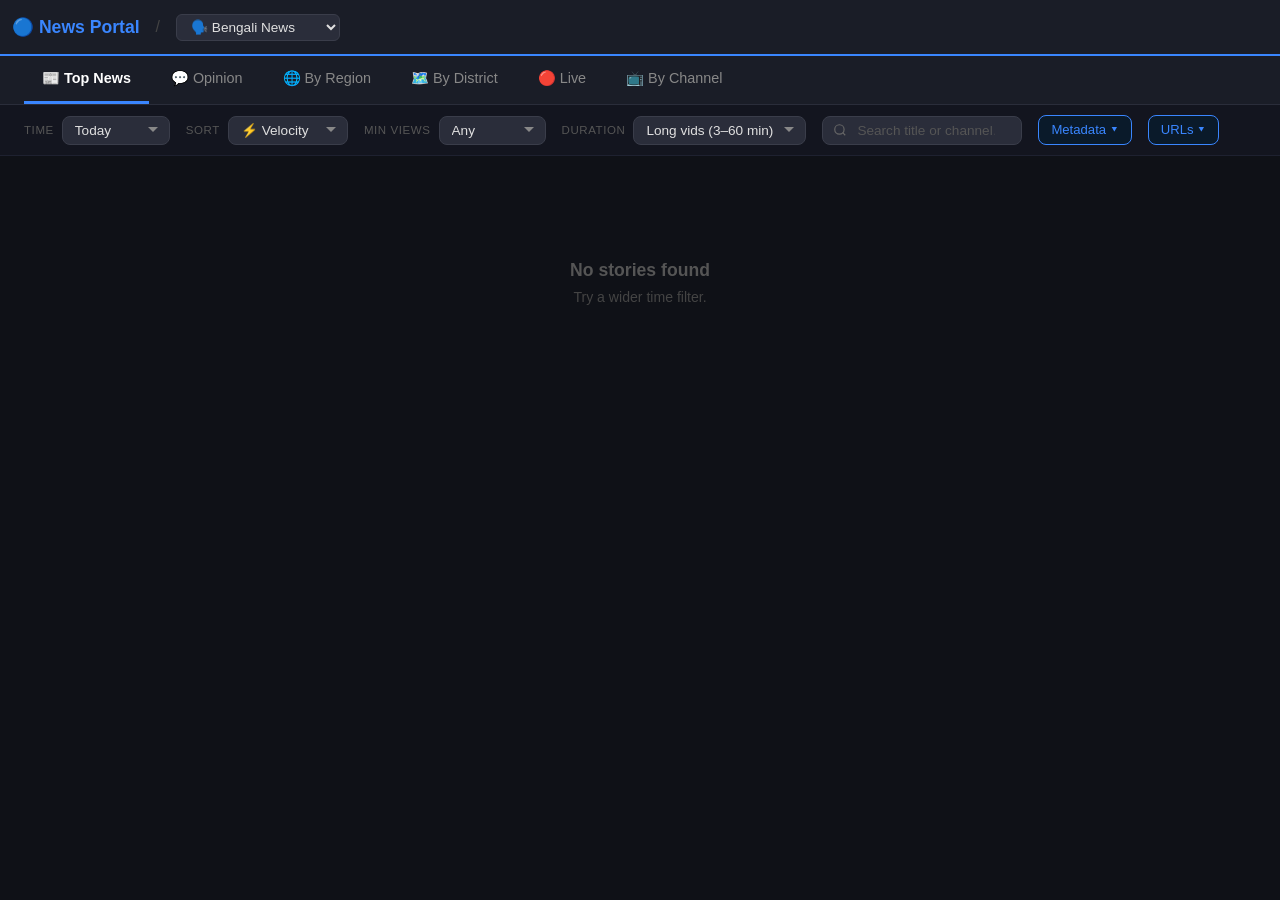
==== commit 6343a69b: "Fix broken export on grouped tabs; add Copy/Download dropdown site-wide gatherExportVideos() returne" ====
--- a/bengali.html
+++ b/bengali.html
@@ -85,6 +85,28 @@
       white-space: nowrap; transition: all 0.2s;
     }
     .export-btn:hover { background: #12304a; color: #fff; }
+
+    .export-dropdown { position: relative; display: inline-block; }
+    .export-menu {
+      display: none; position: absolute; top: calc(100% + 4px); left: 0;
+      background: #0a1a2a; border: 1px solid #3a86ff; border-radius: 8px;
+      min-width: 170px; overflow: hidden; z-index: 50;
+      box-shadow: 0 8px 24px rgba(0,0,0,0.4);
+    }
+    .export-menu.open { display: block; }
+    .export-menu button {
+      display: block; width: 100%; text-align: left; padding: 9px 14px;
+      background: none; border: none; color: #ddd; font-size: 0.82rem;
+      cursor: pointer; white-space: nowrap;
+    }
+    .export-menu button:hover { background: rgba(255,255,255,0.08); color: #3a86ff; }
+    .export-toast {
+      position: fixed; bottom: 24px; left: 50%; transform: translateX(-50%) translateY(20px);
+      background: #1a1a1a; color: #fff; padding: 10px 20px; border-radius: 8px;
+      font-size: 0.85rem; border: 1px solid #3a86ff; opacity: 0; pointer-events: none;
+      transition: opacity 0.2s, transform 0.2s; z-index: 9999;
+    }
+    .export-toast.show { opacity: 1; transform: translateX(-50%) translateY(0); }
 
     .yt-open-btn {
       background: none; border: 1px solid #3a3d4a; color: #aaa;
@@ -387,8 +409,20 @@
 
   <input type="search" id="searchInput" class="toolbar-search" placeholder="Search title or channel…"
          oninput="setSearch(this.value)">
-  <button class="export-btn" onclick="downloadTxt()">Download Metadata</button>
-  <button class="export-btn" onclick="downloadUrls()">Download URLs</button>
+  <div class="export-dropdown">
+    <button class="export-btn" onclick="toggleExportMenu(event,'meta')">Metadata &#9662;</button>
+    <div class="export-menu" id="exportMenu-meta">
+      <button onclick="copyMetadata()">Copy to Clipboard</button>
+      <button onclick="downloadTxt()">Download</button>
+    </div>
+  </div>
+  <div class="export-dropdown">
+    <button class="export-btn" onclick="toggleExportMenu(event,'urls')">URLs &#9662;</button>
+    <div class="export-menu" id="exportMenu-urls">
+      <button onclick="copyUrls()">Copy to Clipboard</button>
+      <button onclick="downloadUrls()">Download</button>
+    </div>
+  </div>
   <span id="metaInfo" style="display:none"></span>
 </div>
 
@@ -886,17 +920,81 @@
 function updateUrl() {
   history.replaceState(null, '', `?tab=${currentTab}&filter=${currentFilter}&sort=${currentSort}`);
 }
+function closeAllExportMenus() {
+  document.querySelectorAll('.export-menu.open').forEach(m => m.classList.remove('open'));
+}
+function toggleExportMenu(e, which) {
+  e.stopPropagation();
+  const menu = document.getElementById('exportMenu-' + which);
+  const wasOpen = menu.classList.contains('open');
+  closeAllExportMenus();
+  if (!wasOpen) menu.classList.add('open');
+}
+document.addEventListener('click', closeAllExportMenus);
+function showExportToast(msg) {
+  let t = document.getElementById('exportToast');
+  if (!t) {
+    t = document.createElement('div');
+    t.id = 'exportToast';
+    t.className = 'export-toast';
+    document.body.appendChild(t);
+  }
+  t.textContent = msg;
+  t.classList.add('show');
+  clearTimeout(t._hideTimer);
+  t._hideTimer = setTimeout(() => t.classList.remove('show'), 1800);
+}
+async function copyToClipboard(text) {
+  try {
+    await navigator.clipboard.writeText(text);
+    showExportToast('Copied to clipboard');
+  } catch (e) {
+    showExportToast('Copy failed');
+  }
+}
+function copyMetadata() {
+  closeAllExportMenus();
+  const vids = gatherExportVideos();
+  if (!vids.length) { showExportToast('Nothing to copy'); return; }
+  copyToClipboard(buildMetadataRows(vids));
+}
+function copyUrls() {
+  closeAllExportMenus();
+  const vids = gatherExportVideos();
+  if (!vids.length) { showExportToast('Nothing to copy'); return; }
+  copyToClipboard(buildUrlsRows(vids));
+}
+
 function gatherExportVideos() {
+  if (currentTab === 'live') return [];
+  if (currentTab === 'districts' || currentTab === 'regions') {
+    const pool     = (allData.bengali||[]).concat(allData.opinion||[]);
+    const minViews = getMinViewsNum(currentFilter);
+    const videos   = filterByRange(pool, currentFilter)
+      .filter(v => v.live_broadcast !== 'live')
+      .filter(v => matchesDuration(v) && v.view_count >= minViews)
+      .filter(v => detectDistricts(v.title).length > 0);
+    const seen = new Set();
+    return videos
+      .filter(v => (seen.has(v.video_id) ? false : (seen.add(v.video_id), true)))
+      .sort((a, b) => b.view_count - a.view_count);
+  }
   if (currentTab === 'top') return getVideos(allData.bengali || [], currentFilter, currentSort, Infinity);
   if (currentTab === 'opinion') return getVideos(allData.opinion || [], currentFilter, currentSort, Infinity);
   if (currentTab === 'channels') return getVideos(allData.bengali || [], currentFilter, currentSort, Infinity);
   return [];
 }
+function buildMetadataRows(vids) {
+  return ['channel\ttitle\turl\tviews\tduration\tpublished_at', ...vids.map(v => [v.channel_name, v.title, `https://www.youtube.com/watch?v=${v.video_id}`, String(Math.round(v.view_count || 0)), v.duration || 0, new Date((v.timestamp || 0) * 1000).toISOString()].join('\t'))].join('\n');
+}
+function buildUrlsRows(vids) {
+  return vids.map(v => `https://www.youtube.com/watch?v=${v.video_id}`).join('\n');
+}
 function downloadTxt() {
+  closeAllExportMenus();
   const vids = gatherExportVideos();
   if (!vids.length) return;
-  const rows = ['channel\ttitle\turl\tviews\tduration\tpublished_at', ...vids.map(v => [v.channel_name, v.title, `https://www.youtube.com/watch?v=${v.video_id}`, String(Math.round(v.view_count || 0)), v.duration || 0, new Date((v.timestamp || 0) * 1000).toISOString()].join('\t'))];
-  const blob = new Blob([rows.join('\n')], { type: 'text/plain;charset=utf-8' });
+  const blob = new Blob([buildMetadataRows(vids)], { type: 'text/plain;charset=utf-8' });
   const a = document.createElement('a');
   a.href = URL.createObjectURL(blob);
   a.download = `bengali-${currentTab}-${currentFilter}.txt`;
@@ -904,9 +1002,10 @@
   URL.revokeObjectURL(a.href);
 }
 function downloadUrls() {
+  closeAllExportMenus();
   const vids = gatherExportVideos();
   if (!vids.length) return;
-  const blob = new Blob([vids.map(v => `https://www.youtube.com/watch?v=${v.video_id}`).join('\n')], { type: 'text/plain;charset=utf-8' });
+  const blob = new Blob([buildUrlsRows(vids)], { type: 'text/plain;charset=utf-8' });
   const a = document.createElement('a');
   a.href = URL.createObjectURL(blob);
   a.download = `bengali-${currentTab}-${currentFilter}-urls.txt`;
@@ -1057,7 +1156,7 @@
 function renderDistricts() {
   if (!allData) return;
   const panel     = document.getElementById('panel-districts');
-  const videosAll = filterByRange((allData.bengali||[]).concat(allData.opinion||[]), currentFilter);
+  const videosAll = filterByRange((allData.bengali||[]).concat(allData.opinion||[]), currentFilter).filter(v => v.live_broadcast !== 'live');
   const minViews  = getMinViewsNum(currentFilter);
   const videos    = videosAll.filter(v => matchesDuration(v) && v.view_count >= minViews);
   const mapAll    = buildDistrictMap(videosAll);
@@ -1123,7 +1222,7 @@
 function renderBengalRegions() {
   if (!allData) return;
   const panel     = document.getElementById('panel-regions');
-  const videosAll = filterByRange((allData.bengali||[]).concat(allData.opinion||[]), currentFilter);
+  const videosAll = filterByRange((allData.bengali||[]).concat(allData.opinion||[]), currentFilter).filter(v => v.live_broadcast !== 'live');
   const minViews  = getMinViewsNum(currentFilter);
   const videos    = videosAll.filter(v => matchesDuration(v) && v.view_count >= minViews);
   const dmapAll   = buildDistrictMap(videosAll);
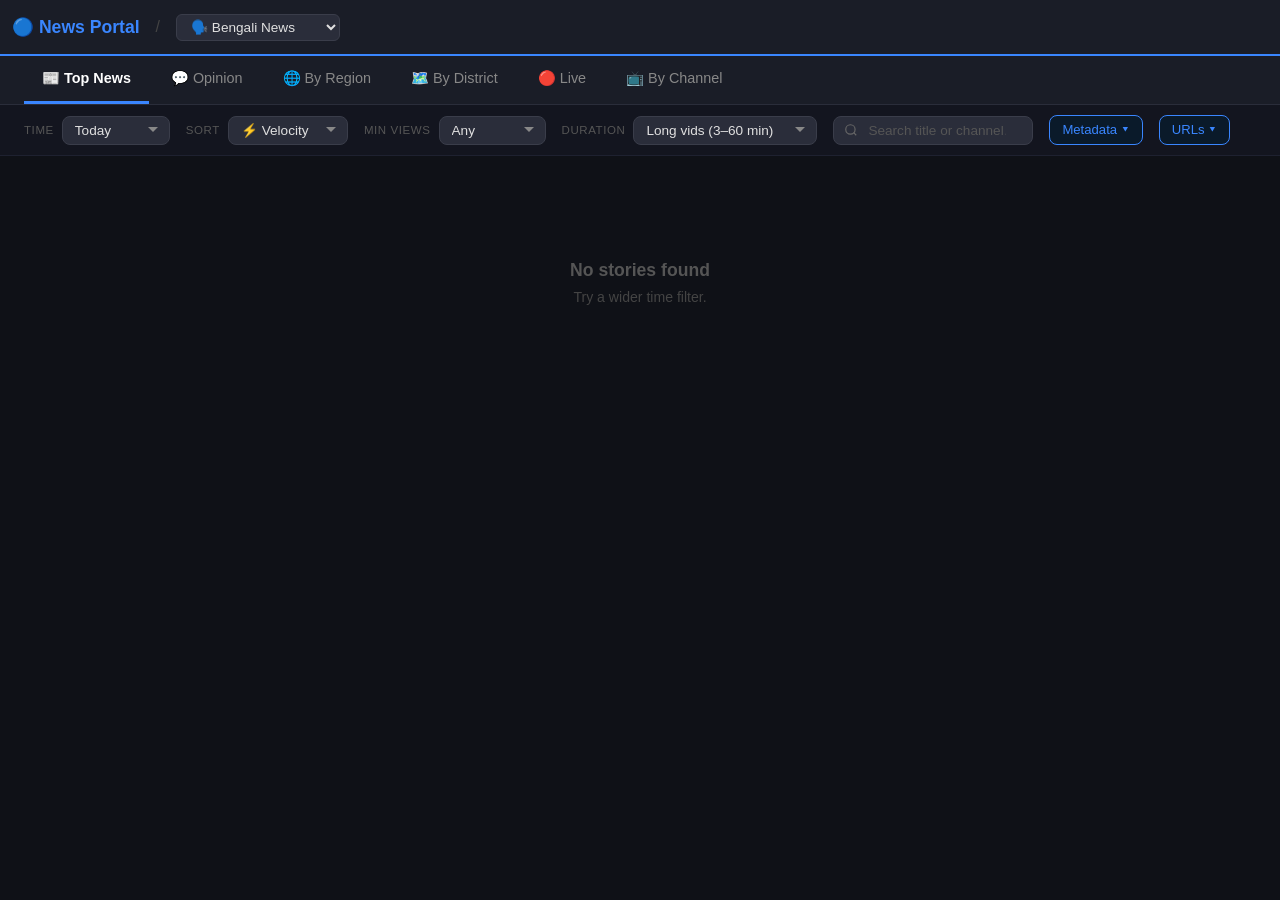
==== commit c99bb288: "Restore "Up to 1 hr" duration filter alongside Long vids The earlier duration-filter rework repurpos" ====
--- a/bengali.html
+++ b/bengali.html
@@ -398,6 +398,7 @@
     <select class="toolbar-select" id="durationSelect" onchange="setDuration(this.value)">
       <option value="all">All</option>
       <option value="upto60">Long vids (3–60 min)</option>
+      <option value="upto60any">Up to 1 hr (incl. shorts)</option>
       <option value="upto3">Short vids (≤ 3 min)</option>
       <option value="over3">Over 3 min</option>
       <option value="3to15">3–15 min</option>
@@ -623,6 +624,7 @@
   const d = v.duration || 0;
   switch (currentDuration) {
     case 'upto60': return d > 180 && d < 3600;
+    case 'upto60any': return d < 3600;
     case 'upto30': return d < 1800;
     case 'upto3':  return d <= 180;
     case 'over3':  return d > 180;
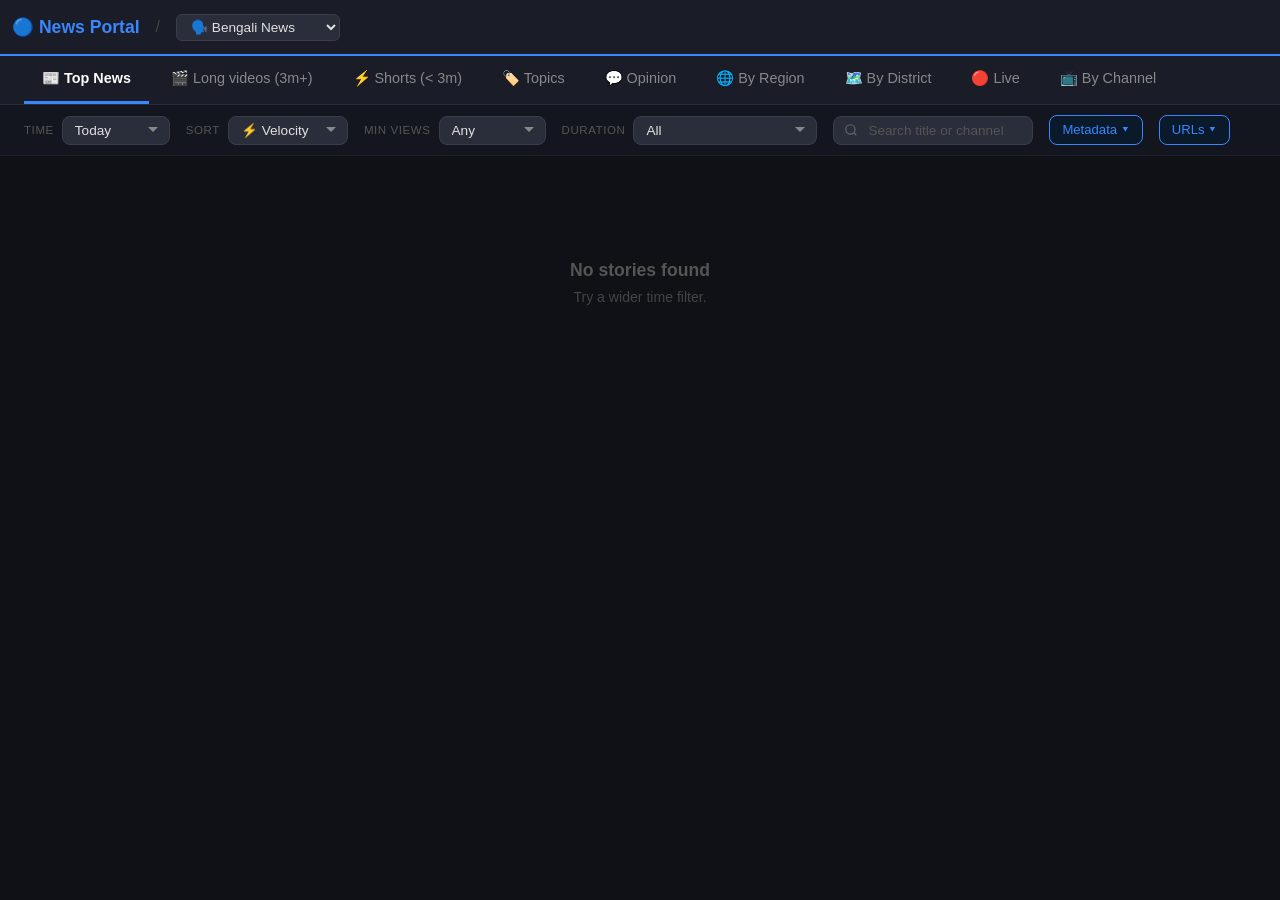
==== commit 4d9ce393: "Port Shorts viewer and Topics tab to all news pages - Long videos (3 min+), Shorts (under 3 min) and" ====
--- a/bengali.html
+++ b/bengali.html
@@ -322,6 +322,7 @@
       .modal-wrapper { max-width: min(1200px, 79vw); }
     }
   </style>
+  <link rel="stylesheet" href="assets/features.css">
 </head>
 <body>
 
@@ -341,6 +342,9 @@
 
 <div class="tabbar">
   <button class="tab-btn" id="btn-top"       onclick="switchTab('top')">📰 Top News</button>
+  <button class="tab-btn" id="btn-long"  onclick="switchTab('long')">🎬 Long videos (3m+)</button>
+  <button class="tab-btn" id="btn-short" onclick="switchTab('short')">⚡ Shorts (&lt; 3m)</button>
+  <button class="tab-btn" id="btn-topics" onclick="switchTab('topics')">🏷️ Topics</button>
   <button class="tab-btn" id="btn-opinion"   onclick="switchTab('opinion')">💬 Opinion</button>
   <button class="tab-btn" id="btn-regions"   onclick="switchTab('regions')">🌐 By Region</button>
   <button class="tab-btn" id="btn-districts" onclick="switchTab('districts')">🗺️ By District</button>
@@ -427,6 +431,9 @@
   <span id="metaInfo" style="display:none"></span>
 </div>
 
+<div class="tab-panel" id="panel-long"></div>
+<div class="tab-panel" id="panel-short"></div>
+<div class="tab-panel" id="panel-topics"></div>
 <div class="tab-panel" id="panel-top"></div>
 <div class="tab-panel" id="panel-opinion"></div>
 <div class="tab-panel" id="panel-districts"></div>
@@ -460,6 +467,9 @@
 <div id="toast"></div>
 <script src="data/geo-utils.js"></script>
 <script src="data/geo-districts.js"></script>
+<script src="assets/topics.js"></script>
+<script src="assets/features.js"></script>
+<script src="assets/shorts.js"></script>
 <script src="https://www.youtube.com/iframe_api"></script>
 
 <script>
@@ -472,9 +482,9 @@
 
 // Today = 6am today → now  (feels like "today", not since midnight)
 // Last Night = yesterday 8pm → today 6am (covers the gap)
-const TAB_DEFAULTS      = { top: 'today', opinion: 'today', live: '1h', channels: '24h', districts: '24h', regions: '24h' };
-const DURATION_DEFAULTS = { top: 'upto60', opinion: 'upto60', live: 'all', channels: 'upto60', districts: 'upto60', regions: 'upto60' };
-const SORT_DEFAULTS     = { top: 'velocity', opinion: 'views', live: 'views', channels: 'views', districts: 'views', regions: 'views' };
+const TAB_DEFAULTS      = { top: 'today', long: 'today', short: 'today', topics: 'today', opinion: 'today', live: '1h', channels: '24h', districts: '24h', regions: '24h' };
+const DURATION_DEFAULTS = { long: 'all', short: 'all', topics: 'all', top: 'upto60', opinion: 'upto60', live: 'all', channels: 'upto60', districts: 'upto60', regions: 'upto60' };
+const SORT_DEFAULTS     = { long: 'velocity', short: 'velocity', topics: 'views', top: 'velocity', opinion: 'views', live: 'views', channels: 'views', districts: 'views', regions: 'views' };
 
 // View thresholds — applied to all sorts including Newest/Oldest
 const THRESHOLDS = {
@@ -622,6 +632,8 @@
 
 function matchesDuration(v) {
   const d = v.duration || 0;
+  const split = HubFeatures.matchSplit(d, currentTab, currentDuration);
+  if (split !== null) return split;
   switch (currentDuration) {
     case 'upto60': return d > 180 && d < 3600;
     case 'upto60any': return d < 3600;
@@ -746,8 +758,37 @@
 }
 
 // ── Render ────────────────────────────────────────────────────────────────────
+// ── Long videos / Shorts / Topics tabs (assets/features.js) ─────────────────────
+function featurePool() { return (allData.bengali || []); }
+function renderSplit(kind) {
+  const panel = document.getElementById('panel-' + kind);
+  if (!panel) return;
+  const list = searchVideos(getVideos(featurePool(), currentFilter, currentSort));
+  if (!list.length) {
+    panel.innerHTML = emptyState(kind === 'short' ? 'No shorts found' : 'No long videos found', currentSearch ? 'Try a different search.' : 'Try a wider time filter.');
+    return;
+  }
+  const label = kind === 'short' ? 'Shorts (under 3 min)' : 'Long videos (3 min and over)';
+  let body;
+  if (kind === 'short') {
+    body = HubFeatures.shortsGrid(list);
+  } else {
+    const cards = list.map((v, i) => cardHtml(v, i + 1, false, i >= 20)).join('');
+    const more = list.length > 20
+      ? `<div class="show-more-wrap" id="smLong"><button class="show-more-btn" onclick="showMore('longGrid','smLong',20)">${list.length - 20} more</button><button class="show-more-btn show-all-btn" onclick="showAll('longGrid','smLong')">Show all</button></div>` : '';
+    body = `<div class="video-grid" id="longGrid">${cards}</div>${more}`;
+  }
+  panel.innerHTML = `<p class="section-label">${list.length} ${label} · ${filterLabel()}</p>${body}`;
+}
+function renderTopicsTab() {
+  const panel = document.getElementById('panel-topics');
+  if (!panel) return;
+  HubFeatures.renderTopics(panel, featurePool(), currentFilter, filterLabel(), renderTopicsTab);
+}
+
 function renderAll() {
   if (!allData) return;
+  renderSplit('long'); renderSplit('short'); renderTopicsTab();
   renderTop();
   renderOpinion();
   renderLive();
@@ -914,6 +955,7 @@
   document.getElementById('sortSelect').value     = currentSort;
   document.getElementById('viewsSelect').value    = currentMinViews;
   document.getElementById('durationSelect').value = currentDuration;
+  HubFeatures.syncDuration(currentTab, currentDuration);
   const inp = document.getElementById('customViewsInput');
   inp.style.display = currentMinViews === 'custom' ? 'inline-block' : 'none';
   if (currentMinViews === 'custom') inp.value = customMinViews || '';
@@ -981,6 +1023,7 @@
       .filter(v => (seen.has(v.video_id) ? false : (seen.add(v.video_id), true)))
       .sort((a, b) => b.view_count - a.view_count);
   }
+  if (currentTab === 'long' || currentTab === 'short') return getVideos(featurePool(), currentFilter, currentSort, Infinity).filter(v => (currentTab === 'short') === (v.duration > 0 && v.duration < 180));
   if (currentTab === 'top') return getVideos(allData.bengali || [], currentFilter, currentSort, Infinity);
   if (currentTab === 'opinion') return getVideos(allData.opinion || [], currentFilter, currentSort, Infinity);
   if (currentTab === 'channels') return getVideos(allData.bengali || [], currentFilter, currentSort, Infinity);
--- a/assets/features.css
+++ b/assets/features.css
@@ -0,0 +1,75 @@
+/* Shorts viewer (assets/shorts.js) and Topics tab (assets/features.js). Ported from applied-ai-hub. */
+.topic-modes { display: flex; gap: 6px; margin: 0 0 12px; }
+.topic-mode { background: transparent; border: 1px solid #3a3d4a; color: #bbb; padding: 5px 12px; border-radius: 16px; cursor: pointer; font-size: 0.82rem; }
+.topic-mode.active { background: #3a3d4a; color: #fff; }
+.topic-videos { display: none; margin-top: 8px; gap: 4px; flex-direction: column; }
+.topic-row.open .topic-videos { display: flex; }
+.topic-video { background: none; border: none; color: #bbb; text-align: left; padding: 3px 0; cursor: pointer; font-size: 0.8rem; white-space: nowrap; overflow: hidden; text-overflow: ellipsis; }
+.topic-video:hover { color: #fff; } .topic-video i { color: #777; font-style: normal; }
+.topic-row { cursor: default; }
+.topic-main { cursor: pointer; }
+
+/* Topics tab */
+.topic-list { display: flex; flex-direction: column; gap: 10px; max-width: 920px; }
+.topic-row { display: flex; gap: 16px; align-items: flex-start; background: var(--panel, #1e2130); border: 1px solid var(--line, #2c3040); border-radius: 10px; padding: 14px 16px; cursor: pointer; transition: border-color 0.2s, transform 0.2s; }
+.topic-row:hover { border-color: var(--accent, #7c5cff); transform: translateX(3px); }
+.topic-rank { flex: 0 0 28px; font-size: 1.05rem; font-weight: 700; color: var(--accent, #7c5cff); text-align: center; padding-top: 1px; }
+.topic-main { flex: 1; min-width: 0; }
+.topic-label { font-size: 1.02rem; font-weight: 700; color: #fff; }
+.topic-new { display: inline-block; margin-left: 8px; padding: 1px 8px; border-radius: 10px; background: var(--accent, #7c5cff); color: #fff; font-size: 0.68rem; font-weight: 700; letter-spacing: 0.03em; text-transform: uppercase; vertical-align: middle; }
+.topic-also { font-size: 0.76rem; color: #777; margin-top: 3px; }
+.topic-bar { height: 4px; background: var(--line, #2c3040); border-radius: 2px; margin: 9px 0 8px; overflow: hidden; }
+.topic-bar span { display: block; height: 100%; background: var(--accent, #7c5cff); border-radius: 2px; }
+.topic-top { font-size: 0.8rem; color: #aaa; white-space: nowrap; overflow: hidden; text-overflow: ellipsis; cursor: pointer; }
+.topic-top:hover { color: #fff; }
+.topic-top i { color: #666; font-style: normal; }
+.topic-stats { flex: 0 0 auto; text-align: right; font-size: 0.74rem; color: #777; line-height: 1.5; white-space: nowrap; }
+.topic-stats b { color: #ddd; }
+.topic-chip { display: inline-flex; align-items: center; gap: 10px; margin-bottom: 16px; padding: 6px 8px 6px 14px; border: 1px solid var(--accent, #7c5cff); border-radius: 20px; font-size: 0.85rem; color: #ccc; }
+.topic-chip b { color: #fff; }
+.topic-chip button { background: var(--line, #2c3040); border: none; color: #ccc; width: 22px; height: 22px; border-radius: 50%; cursor: pointer; font-size: 0.75rem; }
+.topic-chip button:hover { background: var(--accent, #7c5cff); color: #fff; }
+@media (max-width: 600px) {
+  .topic-row { flex-wrap: wrap; gap: 8px 12px; }
+  .topic-stats { flex: 1 0 100%; text-align: left; padding-left: 40px; }
+  .topic-stats br { display: none; } .topic-stats b + * { margin-left: 2px; }
+}
+
+/* Shorts viewer (assets/shorts.js): full-screen, vertical, swipe up/down */
+.sv { position: fixed; inset: 0; z-index: 3000; background: #000; display: flex; align-items: center; justify-content: center; overscroll-behavior: contain; touch-action: none; }
+.sv[hidden] { display: none; }
+.sv-stage { position: relative; background: #000; outline: none; overflow: hidden;
+  /* a 9:16 column that fits the screen: full screen on a phone, a centred column on desktop */
+  height: 100vh; height: 100dvh; width: min(100vw, calc(100dvh * 9 / 16)); }
+.sv-stage iframe { position: absolute; inset: 0; width: 100%; height: 100%; border: 0; }
+.sv-gesture { position: absolute; inset: 0; z-index: 2; touch-action: none; cursor: grab; }
+.sv-gesture:active { cursor: grabbing; }
+.sv-info { position: absolute; left: 0; right: 0; bottom: 0; z-index: 3; padding: 70px 16px max(18px, env(safe-area-inset-bottom)); pointer-events: none; color: #fff;
+  background: linear-gradient(to top, rgba(0,0,0,0.78), rgba(0,0,0,0)); }
+.sv-title { font-size: 0.98rem; font-weight: 600; line-height: 1.35; display: -webkit-box; -webkit-line-clamp: 3; -webkit-box-orient: vertical; overflow: hidden; text-shadow: 0 1px 3px rgba(0,0,0,0.7); }
+.sv-meta { margin-top: 5px; font-size: 0.8rem; color: #ccc; }
+.sv-flash { position: absolute; top: 50%; left: 50%; z-index: 3; transform: translate(-50%, -50%) scale(0.6); width: 76px; height: 76px; border-radius: 50%; background: rgba(0,0,0,0.55); color: #fff;
+  display: flex; align-items: center; justify-content: center; font-size: 1.6rem; opacity: 0; pointer-events: none; }
+.sv-flash.show { animation: svFlash 0.7s ease-out; }
+@keyframes svFlash { 0% { opacity: 0.95; transform: translate(-50%, -50%) scale(0.7); } 100% { opacity: 0; transform: translate(-50%, -50%) scale(1.15); } }
+.sv-hint { position: absolute; top: 64px; left: 50%; transform: translateX(-50%); z-index: 4; background: rgba(0,0,0,0.7); color: #fff; font-size: 0.78rem; padding: 7px 14px; border-radius: 18px; white-space: nowrap; pointer-events: none; }
+.sv-count { position: absolute; top: max(14px, env(safe-area-inset-top)); left: 16px; z-index: 5; color: #fff; font-size: 0.82rem; background: rgba(0,0,0,0.5); padding: 4px 10px; border-radius: 14px; }
+.sv-btn { width: 44px; height: 44px; border-radius: 50%; border: 1px solid rgba(255,255,255,0.35); background: rgba(0,0,0,0.55); color: #fff; font-size: 1rem; cursor: pointer;
+  display: flex; align-items: center; justify-content: center; text-decoration: none; }
+.sv-btn:hover { background: var(--accent, #7c5cff); border-color: var(--accent, #7c5cff); }
+.sv-btn:disabled { opacity: 0.3; cursor: default; background: rgba(0,0,0,0.55); border-color: rgba(255,255,255,0.35); }
+.sv-close { position: absolute; top: max(10px, env(safe-area-inset-top)); right: 14px; z-index: 5; }
+.sv-side { position: absolute; right: 14px; top: 50%; transform: translateY(-50%); z-index: 5; display: flex; flex-direction: column; gap: 14px; }
+@media (min-width: 700px) { .sv-side { right: calc(50% - min(50vw, 100dvh * 9 / 32) - 74px); } .sv-close { right: 24px; } .sv-count { left: 24px; } }
+.sv-stage.slide-up   { animation: svUp 0.26s ease-out; }
+.sv-stage.slide-down { animation: svDown 0.26s ease-out; }
+.sv-stage.bounce-up   { animation: svBounceUp 0.3s ease-out; }
+.sv-stage.bounce-down { animation: svBounceDown 0.3s ease-out; }
+@keyframes svUp   { from { transform: translateY(14%); opacity: 0.35; } to { transform: none; opacity: 1; } }
+@keyframes svDown { from { transform: translateY(-14%); opacity: 0.35; } to { transform: none; opacity: 1; } }
+@keyframes svBounceUp   { 40% { transform: translateY(-3.5%); } }
+@keyframes svBounceDown { 40% { transform: translateY(3.5%); } }
+@media (prefers-reduced-motion: reduce) { .sv-stage { animation: none !important; } }
+.sv-btn.is-muted { border-color: #e63946; background: rgba(230, 57, 70, 0.35); }
+.topic-all { display: inline-block; margin-top: 6px; font-size: 0.78rem; color: #3a86ff; text-decoration: none; }
+.topic-all:hover { text-decoration: underline; }
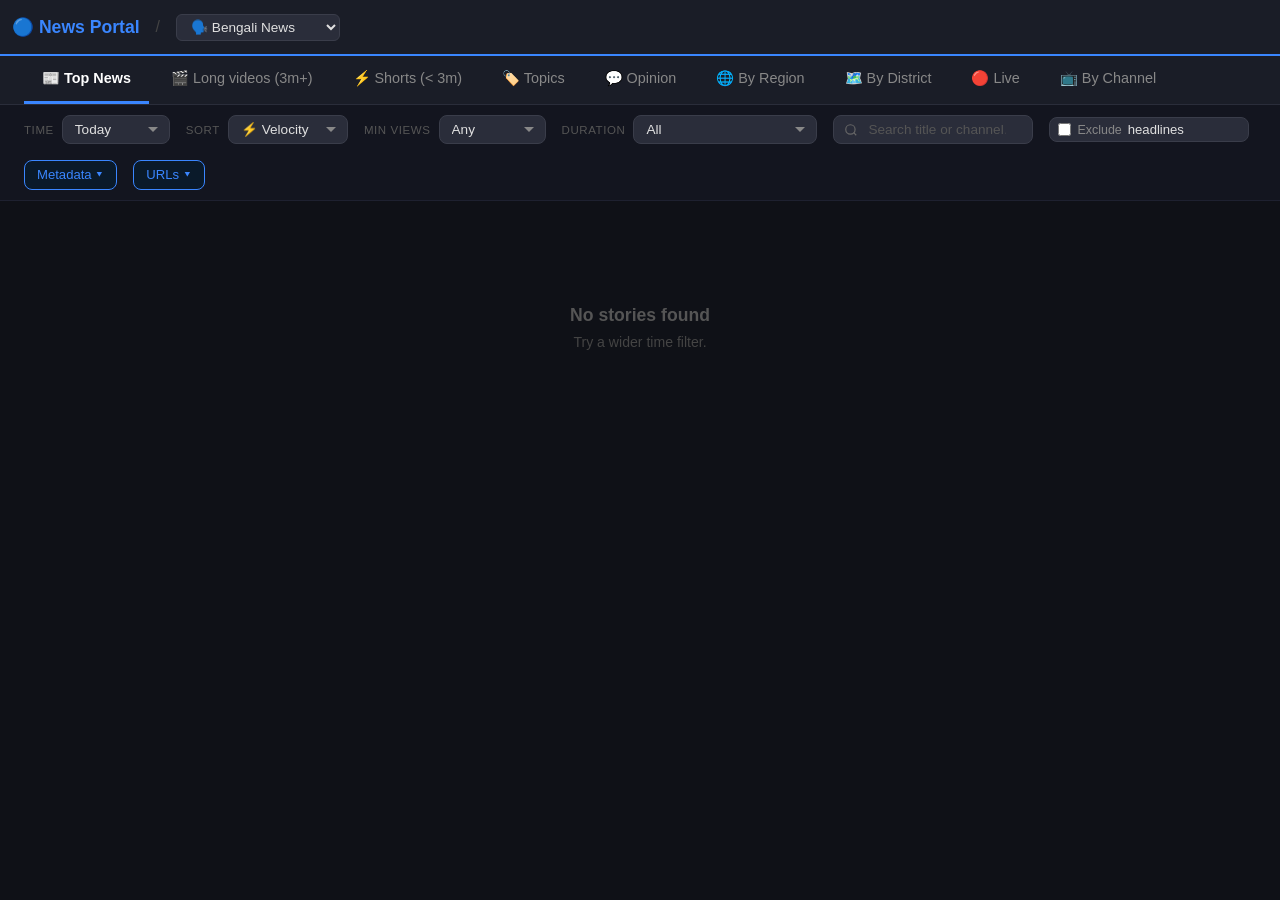
==== commit bb7174f1: "feat: add title-exclusion filter to all news pages Adds a checkbox + text input next to the search b" ====
--- a/bengali.html
+++ b/bengali.html
@@ -79,6 +79,20 @@
     }
     .toolbar-search:focus { border-color: #3a86ff; width: 260px; }
     .toolbar-search::placeholder { color: #555; }
+    .exclude-group {
+      display: flex; align-items: center; gap: 6px;
+      background: #2a2d3a; border: 1px solid #3a3d4a; border-radius: 8px;
+      padding: 4px 10px 4px 8px;
+    }
+    .exclude-group input[type="checkbox"] { accent-color: #3a86ff; cursor: pointer; }
+    .exclude-group label { font-size: 0.78rem; color: #888; cursor: pointer; white-space: nowrap; }
+    .exclude-input {
+      background: transparent; border: none; color: #e0e0e0; outline: none;
+      font-size: 0.82rem; width: 110px;
+    }
+    .exclude-input::placeholder { color: #555; }
+    .exclude-group.active { border-color: #3a86ff; }
+    .exclude-group.active label { color: #3a86ff; }
     .export-btn {
       background: #0a1a2a; border: 1px solid #3a86ff; color: #3a86ff;
       padding: 6px 12px; border-radius: 8px; font-size: 0.82rem; cursor: pointer;
@@ -414,6 +428,12 @@
 
   <input type="search" id="searchInput" class="toolbar-search" placeholder="Search title or channel…"
          oninput="setSearch(this.value)">
+  <div class="exclude-group" id="excludeGroup">
+    <input type="checkbox" id="excludeToggle" onchange="setExcludeEnabled(this.checked)">
+    <label for="excludeToggle">Exclude</label>
+    <input type="text" id="excludeInput" class="exclude-input" value="headlines"
+           oninput="setExcludeTerm(this.value)">
+  </div>
   <div class="export-dropdown">
     <button class="export-btn" onclick="toggleExportMenu(event,'meta')">Metadata &#9662;</button>
     <div class="export-menu" id="exportMenu-meta">
@@ -508,6 +528,8 @@
 let channelView     = 'grid';
 let selectedChannel = null;
 let currentSearch   = '';
+let excludeEnabled  = false;
+let excludeTerm     = 'headlines';
 let allData         = null;
 let ytPlayer       = null;
 let ytPlayerReady  = false;
@@ -701,17 +723,35 @@
 }
 
 function searchVideos(videos) {
-  if (!currentSearch) return videos;
-  const q = currentSearch.toLowerCase();
-  return videos.filter(v =>
-    v.title.toLowerCase().includes(q) ||
-    v.channel_name.toLowerCase().includes(q)
-  );
+  let result = videos;
+  if (currentSearch) {
+    const q = currentSearch.toLowerCase();
+    result = result.filter(v =>
+      v.title.toLowerCase().includes(q) ||
+      v.channel_name.toLowerCase().includes(q)
+    );
+  }
+  if (excludeEnabled && excludeTerm) {
+    const x = excludeTerm.toLowerCase();
+    result = result.filter(v => !v.title.toLowerCase().includes(x));
+  }
+  return result;
 }
 
 function setSearch(val) {
   currentSearch = val.trim();
   renderAll();
+}
+
+function setExcludeEnabled(checked) {
+  excludeEnabled = checked;
+  document.getElementById('excludeGroup').classList.toggle('active', checked);
+  renderAll();
+}
+
+function setExcludeTerm(val) {
+  excludeTerm = val.trim();
+  if (excludeEnabled) renderAll();
 }
 
 function formatAgo(ts) {
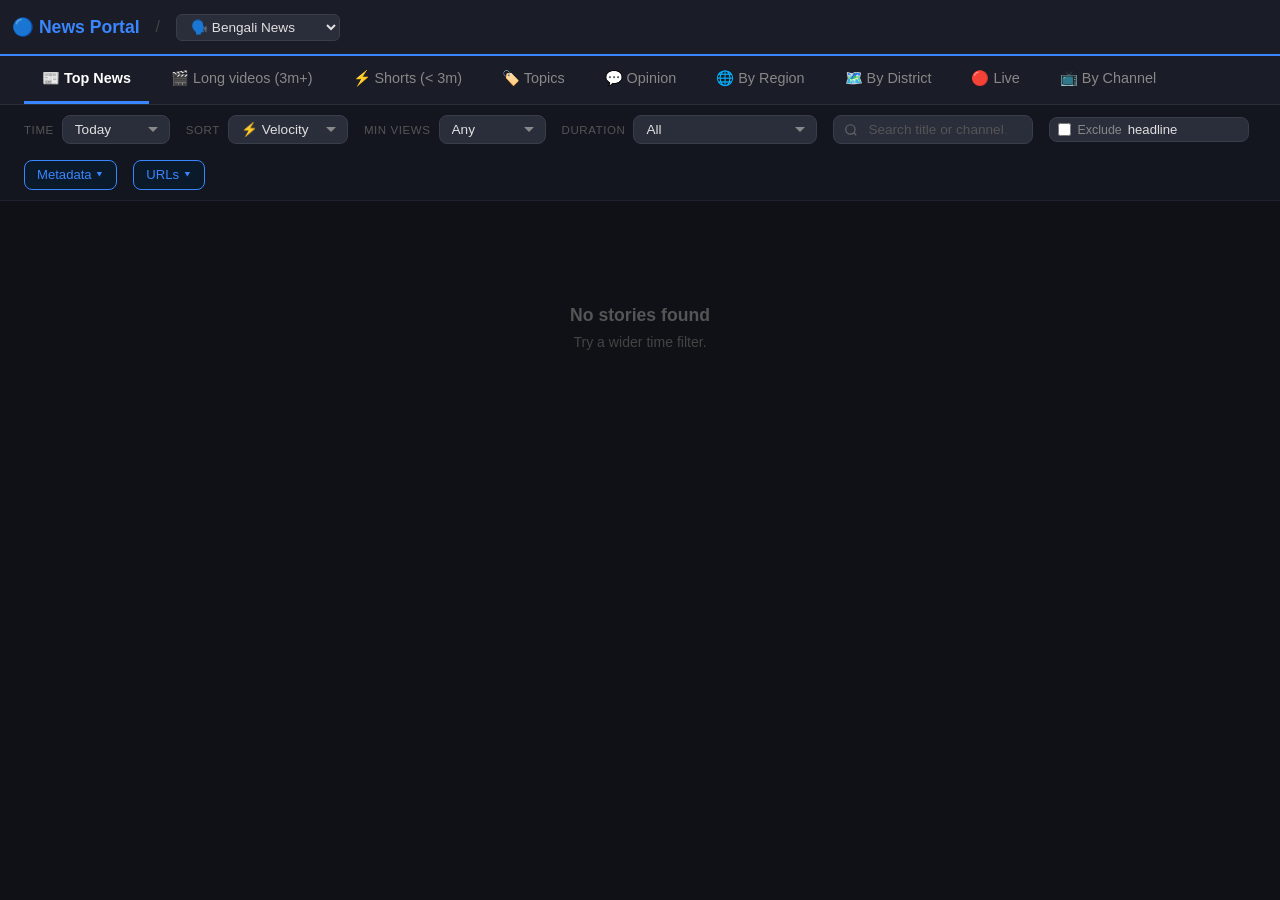
==== commit c3577ac6: "fix: default exclusion term is headline (singular), not headlines" ====
--- a/bengali.html
+++ b/bengali.html
@@ -431,7 +431,7 @@
   <div class="exclude-group" id="excludeGroup">
     <input type="checkbox" id="excludeToggle" onchange="setExcludeEnabled(this.checked)">
     <label for="excludeToggle">Exclude</label>
-    <input type="text" id="excludeInput" class="exclude-input" value="headlines"
+    <input type="text" id="excludeInput" class="exclude-input" value="headline"
            oninput="setExcludeTerm(this.value)">
   </div>
   <div class="export-dropdown">
@@ -529,7 +529,7 @@
 let selectedChannel = null;
 let currentSearch   = '';
 let excludeEnabled  = false;
-let excludeTerm     = 'headlines';
+let excludeTerm     = 'headline';
 let allData         = null;
 let ytPlayer       = null;
 let ytPlayerReady  = false;
